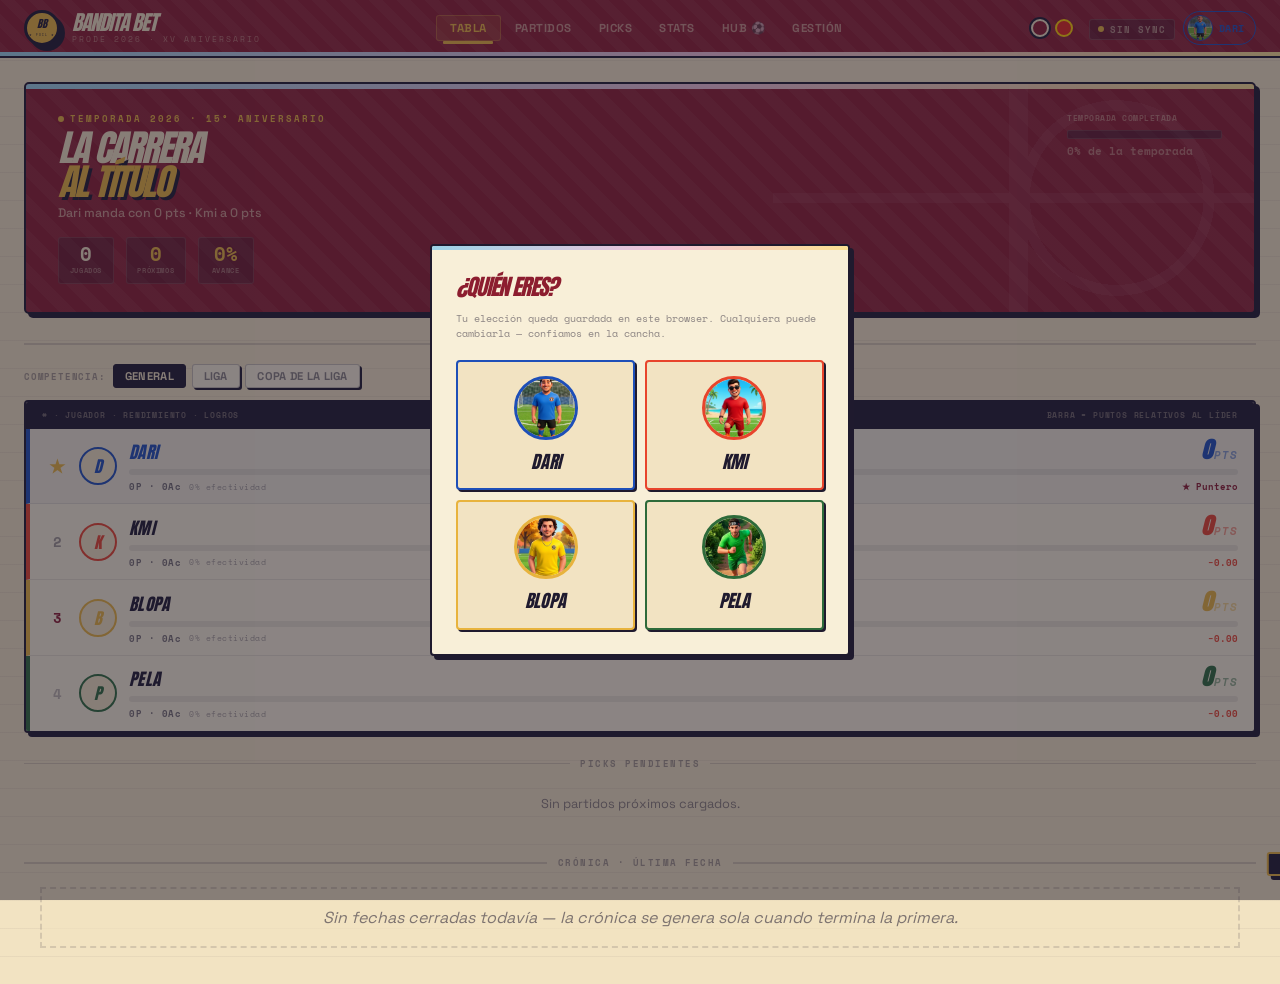
==== web/index.html @ 9a7f7e80 "qa37: limpiar texto de la previa IA + timeout 120s - previewCardHTML: corta notas/separadores que el" ====
<!DOCTYPE html>
<html lang="es-CL">
<head>
<meta charset="UTF-8">
<meta name="viewport" content="width=device-width, initial-scale=1.0">
<title>Bandita Bet · PRODE 2026</title>

<!-- BB brand fonts -->
<link rel="stylesheet" href="https://fonts.googleapis.com/css2?family=Anton&family=Bricolage+Grotesque:wght@500;700;800&family=Space+Grotesk:wght@400;500;600;700&family=Space+Mono:wght@400;700&family=Caveat:wght@500;700&display=swap">

<!-- BB stylesheets -->
<link rel="stylesheet" href="./css/tokens.css?v=20260603qa37">
<link rel="stylesheet" href="./css/themes.css?v=20260603qa37">
<link rel="stylesheet" href="./css/app.css?v=20260603qa37">
<link rel="stylesheet" href="./css/game-fx.css?v=20260603qa37">

<!-- Aplicar tema guardado antes del render para evitar flash -->
<script>
(function(){
  var valid = { papel: 1, wc26: 1 };
  var t = localStorage.getItem('bb-theme');
  if (!valid[t]) { t = 'papel'; localStorage.setItem('bb-theme', t); }
  document.documentElement.dataset.theme = t;
})();
</script>

<!-- Logo: SVG/CSS estático (qa29 — antes React+Babel, ~4.3MB; ya no) -->
<style>
  #logo-badge{width:36px;height:36px;background:#E8B33D;border:3px solid #1F1A2E;
    border-radius:50%;display:flex;flex-direction:column;align-items:center;
    justify-content:center;box-shadow:5px 5px 0 #1F1A2E;flex:0 0 auto}
  #logo-badge .lb-bb{font-family:Anton,sans-serif;font-style:italic;font-size:10.5px;
    line-height:1;color:#1F1A2E}
  #logo-badge .lb-foil{font-family:'Space Mono',monospace;font-size:3.3px;
    letter-spacing:1px;color:#1F1A2E;margin-top:2px}
</style>
</head>
<body data-api-url="">

<!-- ═══ HEADER ═══════════════════════════════════════ -->
<div class="hdr">
  <div class="logo-area">
    <div id="logo-badge"><span class="lb-bb">BB</span><span class="lb-foil">★ FOIL ★</span></div>
    <div class="logo-text">Bandita Bet<small>PRODE 2026 · XV ANIVERSARIO</small></div>
  </div>
  <nav class="nav">
    <button class="nb on" onclick="bbGoTo('home', this)">Tabla</button>
    <!-- "Fixtures" renombrado a "Partidos por jugar" — ver botón siguiente -->
    <button class="nb" onclick="bbGoTo('fixtures', this)">Partidos</button>
    <button class="nb" onclick="bbGoTo('picks', this)">Picks</button>
    <button class="nb" onclick="bbGoTo('stats', this)">Stats</button>
    <button class="nb" onclick="bbGoTo('hub', this)">Hub ⚽</button>
    <button class="nb" onclick="bbGoTo('admin', this)">Gestión</button>
  </nav>
  <div class="hdr-right">
    <div class="bb-theme-picker" id="theme-picker">
      <button class="bb-theme-dot" data-theme="papel" title="Panini · 90s"></button>
      <button class="bb-theme-dot" data-theme="wc26"  title="World Cup 2026"></button>
    </div>
    <div id="hdr-live"></div>
    <div id="hdr-sync"></div>
    <div id="hdr-auth"></div>
  </div>
</div>

<div class="main">

<!-- ═══ HOME ═════════════════════════════════════════ -->
<div id="s-home">
  <div class="hero fu">
    <div class="hero-pitch"></div>
    <div class="hero-inner">
      <div>
        <div class="hero-eyebrow"><span class="blink"></span>Temporada 2026 · 15° Aniversario</div>
        <div class="hero-title">La carrera<br><span class="hl">al título</span></div>
        <div class="hero-sub" id="banner-sub">Cargando…</div>
        <div class="hero-kpis" id="banner-kpis"></div>
      </div>
      <div class="prog-wrap">
        <div class="prog-lbl">Temporada completada</div>
        <div class="prog-bar"><div class="prog-fill" id="prog-fill" style="width:0%"></div></div>
        <div class="prog-pct" id="prog-pct">—</div>
      </div>
    </div>
  </div>

  <div class="sdiv"><div class="sdiv-line"></div><div class="sdiv-txt">Clasificación · polla 2026</div><div class="sdiv-line"></div></div>
  <div class="flt-row" id="home-scope-chips"></div>
  <div class="standings" id="standings">
    <div class="std-head">
      <span class="std-head-l"># · Jugador · Rendimiento · Logros</span>
      <span class="std-head-r">Barra = puntos relativos al líder</span>
    </div>
  </div>

  <div class="sdiv"><div class="sdiv-line"></div><div class="sdiv-txt">Picks pendientes</div><div class="sdiv-line"></div></div>
  <div id="pending-picks"></div>

  <div class="sdiv"><div class="sdiv-line"></div><div class="sdiv-txt">Crónica · Última fecha</div><div class="sdiv-line"></div></div>
  <div id="cronica-auto"></div>

</div>

<!-- ═══ FIXTURES ═════════════════════════════════════ -->
<div id="s-fixtures" class="hidden">
  <div class="flt-row">
    <span class="flt-lbl">Torneo:</span>
    <button class="ft on" data-sheet="liga">Liga de Primera</button>
    <button class="ft" data-sheet="experto">Partidos Experto</button>
  </div>
  <div id="fixtures-standings"></div>
  <div class="flt-row" id="fec-filters"></div>
  <div id="fixtures-list"></div>
</div>

<!-- ═══ PICKS ═════════════════════════════════════════ -->
<div id="s-picks" class="hidden">
  <div class="flt-row" id="picker-btns"></div>
  <div class="flt-row">
    <span class="flt-lbl">Torneo:</span>
    <button class="ft on" data-pick-sheet="liga">Liga</button>
    <button class="ft" data-pick-sheet="experto">Experto</button>
  </div>
  <div class="pick-profile" id="pick-profile"></div>
  <div id="picks-body"></div>
  <div id="picks-float"></div>
</div>

<!-- ═══ STATS ═════════════════════════════════════════ -->
<div id="s-stats" class="hidden">

  <div class="sdiv"><div class="sdiv-line"></div><div class="sdiv-txt">Pick de la temporada</div><div class="sdiv-line"></div></div>
  <div id="stat-hero"></div>

  <div class="sdiv"><div class="sdiv-line"></div><div class="sdiv-txt">Premios raros</div><div class="sdiv-line"></div></div>
  <div id="stat-awards"></div>

  <div class="sdiv"><div class="sdiv-line"></div><div class="sdiv-txt">Evolución de la polla</div><div class="sdiv-line"></div></div>
  <div id="stat-evolution"></div>

  <div class="sdiv"><div class="sdiv-line"></div><div class="sdiv-txt">Calendario · ganador por fecha</div><div class="sdiv-line"></div></div>
  <div id="stat-heatmap"></div>

  <div class="sdiv"><div class="sdiv-line"></div><div class="sdiv-txt">H2H · la rivalidad</div><div class="sdiv-line"></div></div>
  <div id="stat-h2h"></div>

  <div class="sdiv"><div class="sdiv-line"></div><div class="sdiv-txt">Gemelos &amp; rivales</div><div class="sdiv-line"></div></div>
  <div id="stat-pairs"></div>

  <div class="sdiv"><div class="sdiv-line"></div><div class="sdiv-txt">Tendencias de apuesta</div><div class="sdiv-line"></div></div>
  <div id="stat-tendencias"></div>

  <div class="sdiv"><div class="sdiv-line"></div><div class="sdiv-txt">Marcadores favoritos</div><div class="sdiv-line"></div></div>
  <div id="stat-marcadores"></div>

  <div class="sdiv"><div class="sdiv-line"></div><div class="sdiv-txt">Liga vs Experto</div><div class="sdiv-line"></div></div>
  <div id="stat-split"></div>

  <div class="sdiv"><div class="sdiv-line"></div><div class="sdiv-txt">WO por jugador</div><div class="sdiv-line"></div></div>
  <div class="wo-section">
    <div class="wo-grid" id="wo-grid"></div>
  </div>
</div>

<!-- ═══ ADMIN ═════════════════════════════════════════ -->
<div id="s-admin" class="hidden">
  <div class="agrid">
    <div class="acard">
      <div class="atitle">Cargar resultado</div>
      <div class="fg"><label class="fl2">Torneo</label>
        <select class="fi" id="a-sheet">
          <option value="liga">Liga de Primera</option>
          <option value="experto">Partidos Experto</option>
        </select>
      </div>
      <div class="fg"><label class="fl2">Jornada</label>
        <select class="fi" id="a-round"><option value="">— elegí jornada —</option></select>
      </div>
      <div class="fg"><label class="fl2">Partido</label>
        <div class="match-picker" id="a-match-list"><div class="mp-empty">Elegí una jornada arriba</div></div>
        <input type="hidden" id="a-match">
      </div>
      <div class="fg"><label class="fl2">Marcador final</label>
        <div class="frow2">
          <input type="number" class="fi" id="a-hs" placeholder="Local" min="0">
          <div class="vsep2">—</div>
          <input type="number" class="fi" id="a-as" placeholder="Visita" min="0">
        </div>
      </div>
      <div class="fg"><label class="fl2">Factor resultado (opcional)</label>
        <input type="number" class="fi" id="a-factor" placeholder="auto según resultado" step="0.01">
      </div>
      <button class="btn-a" id="btn-save-result">★ Confirmar resultado</button>
    </div>
    <div class="acard">
      <div class="atitle">Agregar fixture</div>
      <div class="fg"><label class="fl2">Torneo</label>
        <select class="fi" id="n-sheet">
          <option value="liga">Liga</option>
          <option value="experto">Experto</option>
        </select>
      </div>
      <div class="fg"><label class="fl2">Jornada / Torneo</label>
        <input type="text" class="fi" id="n-fecha" placeholder="ej: Fecha 12 / Champions">
      </div>
      <div class="fg"><label class="fl2">Fixture</label>
        <div class="frow2">
          <input type="text" class="fi" id="n-home" placeholder="Local">
          <div class="vsep2">vs</div>
          <input type="text" class="fi" id="n-away" placeholder="Visita">
        </div>
      </div>
      <div class="fg"><label class="fl2">Fecha</label><input type="date" class="fi" id="n-date"></div>
      <div class="fg f3">
        <div><label class="fl2">Fac L</label><input type="number" class="fi" id="n-fl" placeholder="2.5" step="0.01"></div>
        <div><label class="fl2">Fac E</label><input type="number" class="fi" id="n-fe" placeholder="3.0" step="0.01"></div>
        <div><label class="fl2">Fac V</label><input type="number" class="fi" id="n-fv" placeholder="2.8" step="0.01"></div>
      </div>
      <button class="btn-a" id="btn-add-match">+ Agregar fixture</button>
    </div>

    <div class="acard">
      <div class="atitle">Editar cuotas (Fac L / E / V)</div>
      <div class="fg"><label class="fl2">Torneo</label>
        <select class="fi" id="f-sheet">
          <option value="liga">Liga de Primera</option>
          <option value="experto">Partidos Experto</option>
        </select>
      </div>
      <div class="fg"><label class="fl2">Jornada</label>
        <select class="fi" id="f-round"><option value="">— elegí jornada —</option></select>
      </div>
      <div class="fg">
        <label class="fl2">
          Partido
          <span class="fl2-toggle">
            <input type="checkbox" id="f-only-empty" checked>
            <label for="f-only-empty">solo sin cuotas</label>
          </span>
        </label>
        <div class="match-picker" id="f-match-list"><div class="mp-empty">Elegí una jornada arriba</div></div>
        <input type="hidden" id="f-match">
      </div>
      <div class="fg f3">
        <div><label class="fl2">Fac L</label><input type="number" class="fi" id="f-fl" placeholder="2.5" step="0.01"></div>
        <div><label class="fl2">Fac E</label><input type="number" class="fi" id="f-fe" placeholder="3.0" step="0.01"></div>
        <div><label class="fl2">Fac V</label><input type="number" class="fi" id="f-fv" placeholder="2.8" step="0.01"></div>
      </div>
      <button class="btn-a" id="btn-update-factors">★ Actualizar cuotas</button>
    </div>

    <div class="acard" style="grid-column:1/-1">
      <div class="atitle">🎯 Importar cuotas (propuesta · Fac L/E/V)</div>
      <div class="sync-help">
        Trae cuotas pre-partido desde la API y muestra una propuesta por partido.
        Click "Aplicar" para escribir esas cuotas al fixture (usa el endpoint
        <code>updateFactors</code>). Se previsualiza primero, nada se aplica solo.
      </div>
      <div class="fg f3">
        <div><label class="fl2">Desde (días atrás)</label>
          <select class="fi" id="o-from">
            <option value="0" selected>hoy</option>
            <option value="3">3</option>
            <option value="7">7</option>
          </select>
        </div>
        <div><label class="fl2">Hasta (días adelante)</label>
          <select class="fi" id="o-to">
            <option value="7">7 días</option>
            <option value="14" selected>14 días</option>
            <option value="30">30 días</option>
          </select>
        </div>
        <div style="display:flex;align-items:flex-end">
          <button class="btn-a" id="btn-fetch-odds">🎯 Traer propuestas</button>
        </div>
      </div>
      <div id="o-proposals"></div>
    </div>

    <div class="acard" style="grid-column:1/-1">
      <div class="atitle">↻ Importar resultados (sandbox · sin tocar Liga real)</div>
      <div class="sync-help">
        <strong>Modo prueba:</strong> consulta la API de fútbol y escribe los resultados a una hoja aparte
        (<code>_API_test</code>) en el Sheet. <strong>NO modifica Liga de Primera.</strong> Sirve para verificar
        el matching de equipos antes de promover a producción.
      </div>
      <div class="fg f3">
        <div><label class="fl2">Desde (días atrás)</label>
          <select class="fi" id="i-from">
            <option value="3">3</option>
            <option value="7" selected>7</option>
            <option value="14">14</option>
            <option value="30">30</option>
          </select>
        </div>
        <div><label class="fl2">Hasta</label>
          <select class="fi" id="i-to">
            <option value="0" selected>hoy</option>
            <option value="1">mañana</option>
          </select>
        </div>
        <div style="display:flex;align-items:flex-end;gap:.4rem">
          <button class="btn-a" id="btn-fetch-results">↻ Importar</button>
          <button class="btn-a" id="btn-clear-sandbox" style="background:var(--bb-tomate)">🗑 Limpiar</button>
        </div>
      </div>
      <div class="sync-help" id="i-result" style="display:none"></div>
    </div>

    <div class="acard" style="grid-column:1/-1">
      <div class="atitle">↳ Backend en Google Apps Script</div>
      <div class="sync-help" id="sync-help-info">Cargando…</div>
      <div class="sync-help">
        <strong>Cómo funciona ahora:</strong>
        El Sheet ES la base de datos. Apps Script (publicado como Web App) es el backend.
        Cuando guardás un pick acá, el Apps Script escribe directamente en el Sheet — el cambio
        es visible en el Excel en segundos. Cuando alguien edita el Sheet directamente, esta
        webapp lo refleja en el próximo refresh. Setup: ver <code>apps-script/README.md</code>.
      </div>
    </div>
  </div>
</div>

<!-- ═══ HUB DE FÚTBOL (piloto) ═══════════════════════ -->
<div id="s-hub" class="hidden">
  <div class="hub-head">
    <h2 class="hub-title">Hub de Fútbol <span class="hub-pill-pilot">PILOTO</span></h2>
    <p class="hub-sub">Datos oficiales en vivo · Liga Chile, Libertadores y Sudamericana. Función en pruebas — puede tener ajustes.</p>
  </div>

  <div class="flt-row" id="hub-views">
    <button class="ft on" data-view="datos">Datos</button>
    <button class="ft" data-view="ia">Pregúntale IA 🤖</button>
  </div>

  <div id="hub-datos">
    <div class="hub-toolbar">
      <div class="hub-comps" id="hub-comps">
        <button class="hub-comp on" data-comp="liga">Liga Chile</button>
        <button class="hub-comp" data-comp="liberta">Libertadores</button>
        <button class="hub-comp" data-comp="sudamer">Sudamericana</button>
      </div>
      <button class="hub-refresh" id="hub-refresh" title="Actualizar datos">↻</button>
    </div>
    <div id="hub-content"><div class="hub-loading">Cargando tabla…</div></div>
  </div>

  <div id="hub-ia" class="hidden"></div>
</div>

</div><!-- /main -->

<div class="toast" id="toast"></div>

<!-- Theme picker logic -->
<script>
(function () {
  var THEMES = ['papel','wc26'];
  var saved  = localStorage.getItem('bb-theme');
  if (THEMES.indexOf(saved) === -1) saved = 'papel';

  function applyTheme(key) {
    document.documentElement.dataset.theme = key;
    localStorage.setItem('bb-theme', key);
    document.querySelectorAll('.bb-theme-dot').forEach(function (btn) {
      btn.classList.toggle('active', btn.dataset.theme === key);
    });
  }

  document.getElementById('theme-picker').addEventListener('click', function (e) {
    var btn = e.target.closest('.bb-theme-dot');
    if (!btn) return;
    applyTheme(btn.dataset.theme);
  });

  applyTheme(saved);
})();
</script>

<!-- App (ES modules) -->
<script type="module" src="./js/app.js?v=20260603qa37"></script>

</body>
</html>
---- web/css/tokens.css ----
/* ════════════════════════════════════════════════════════════════════
   BanditaBet · Design tokens
   Variables de marca + escala tipográfica + sombras + animation timings.
   Importado primero por index.html.
════════════════════════════════════════════════════════════════════ */
:root {
  /* ── Paleta marca ─────────────────────────────────────── */
  --bb-cream:   #F2E3C2;
  --bb-paper:   #F8EFD8;
  --bb-ink:     #1F1A2E;
  --bb-maroon:  #8C1D2F;
  --bb-gold:    #E8B33D;
  --bb-cobalt:  #1E4FB8;
  --bb-tomate:  #E8442C;
  --bb-pasto:   #2E6B3A;
  --bb-rosa:    #E96A8D;

  /* Holográfica para barras / acentos */
  --bb-holo-1:  #9CD3E8;
  --bb-holo-2:  #F2C2D8;
  --bb-holo-3:  #FBE38B;
  --bb-holo: linear-gradient(110deg,
    var(--bb-holo-1) 0%,
    var(--bb-holo-2) 28%,
    var(--bb-holo-3) 52%,
    var(--bb-holo-1) 76%,
    var(--bb-holo-2) 100%);

  /* ── Colores por jugador (override en JS si cambia desde DB) ── */
  --bb-p-dari:  var(--bb-cobalt);
  --bb-p-kmi:   var(--bb-tomate);
  --bb-p-blopa: var(--bb-gold);
  --bb-p-pela:  var(--bb-pasto);

  /* ── Tipografía ──────────────────────────────────────── */
  --bb-display: 'Anton', sans-serif;
  --bb-modern:  'Bricolage Grotesque', sans-serif;
  --bb-ui:      'Space Grotesk', system-ui, sans-serif;
  --bb-mono:    'Space Mono', ui-monospace, monospace;
  --bb-script:  'Caveat', cursive;

  /* ── Hard-shadow system (parte clave del look BB) ────── */
  --bb-shadow:    4px 4px 0 var(--bb-ink);
  --bb-shadow-sm: 3px 3px 0 var(--bb-ink);
  --bb-shadow-xs: 2px 2px 0 var(--bb-ink);
  --bb-border:    2px solid var(--bb-ink);
  --bb-border-sm: 1.5px solid var(--bb-ink);

  /* ── Estados de juego ─────────────────────────────────── */
  --bb-state-pleno:   var(--bb-pasto);   /* +3x factor */
  --bb-state-acierto: var(--bb-maroon);  /* +1x factor */
  --bb-state-miss:    rgba(31, 26, 46, 0.28);
  --bb-state-wo:      var(--bb-tomate);
  --bb-state-live:    #E8442C;            /* pulso rojo cuando hay partido en curso */

  /* ── Animation timings ────────────────────────────────── */
  --bb-ease-out:  cubic-bezier(.16, 1, .3, 1);
  --bb-ease-pop:  cubic-bezier(.34, 1.56, .64, 1);
  --bb-fast:      .15s;
  --bb-medium:    .3s;
  --bb-slow:      .6s;
  --bb-pulse:     1.4s;
  --bb-confetti:  1.4s;

  /* ── Z-index scale ────────────────────────────────────── */
  --bb-z-header:   100;
  --bb-z-overlay:  500;
  --bb-z-toast:    900;
  --bb-z-confetti: 950;
  --bb-z-modal:    1000;

  /* ── Layout ───────────────────────────────────────────── */
  --bb-max-w:     1280px;
  --bb-radius:    4px;
  --bb-radius-sm: 3px;
  --bb-radius-lg: 6px;
}

/* Modo data-saver (usuario con prefers-reduced-motion): bajamos confetti */
@media (prefers-reduced-motion: reduce) {
  :root {
    --bb-fast: 0.01s;
    --bb-medium: 0.01s;
    --bb-slow: 0.01s;
    --bb-pulse: 0.01s;
    --bb-confetti: 0.01s;
  }
}
---- web/css/themes.css ----
/* ════════════════════════════════════════════════════════════════════
   BanditaBet · Temas de color (2 paletas)
   Cada tema redefine los tokens de tokens.css para que app.css
   los tome automáticamente sin ningún cambio adicional.

   Activar: document.documentElement.dataset.theme = '<key>'
   Claves:  papel (Panini) · wc26 (World Cup)
   ════════════════════════════════════════════════════════════════════ */

/* ── V1 · PAPEL — default (Panini 90s) ─────────────────────────────
   Ya definido en tokens.css como :root. Declaramos igualmente para
   que el selector data-theme funcione explícitamente.            */
[data-theme="papel"] {
  --bb-cream:   #F2E3C2;
  --bb-paper:   #F8EFD8;
  --bb-ink:     #1F1A2E;
  --bb-maroon:  #8C1D2F;
  --bb-gold:    #E8B33D;
  --bb-tomate:  #E8442C;
  --bb-pasto:   #2E6B3A;
  --bb-cobalt:  #1E4FB8;
  --bb-holo-1:  #9CD3E8;
  --bb-holo-2:  #F2C2D8;
  --bb-holo-3:  #FBE38B;
  --bb-shadow:    4px 4px 0 #1F1A2E;
  --bb-shadow-sm: 3px 3px 0 #1F1A2E;
  --bb-shadow-xs: 2px 2px 0 #1F1A2E;
  --bb-border:    2px solid #1F1A2E;
  --bb-border-sm: 1.5px solid #1F1A2E;
}

/* ── V3 · WC26 — World Cup 2026 multicromático ─────────────────── */
[data-theme="wc26"] {
  --bb-cream:   #FFFFFF;
  --bb-paper:   #F4F4F6;
  --bb-ink:     #0A0A0A;
  --bb-maroon:  #E1261C;
  --bb-gold:    #FFD100;
  --bb-tomate:  #E1261C;
  --bb-pasto:   #009639;
  --bb-cobalt:  #0033A0;
  --bb-holo-1:  #0033A0;
  --bb-holo-2:  #E1261C;
  --bb-holo-3:  #FFD100;
  --bb-shadow:    4px 4px 0 #0A0A0A;
  --bb-shadow-sm: 3px 3px 0 #0A0A0A;
  --bb-shadow-xs: 2px 2px 0 #0A0A0A;
  --bb-border:    2px solid #0A0A0A;
  --bb-border-sm: 1.5px solid #0A0A0A;
}

/* ════════════════════════════════════════════════════════════════════
   Theme Picker — 2 dots en el header (Panini · World Cup)
   ════════════════════════════════════════════════════════════════════ */
.bb-theme-picker {
  display: flex;
  align-items: center;
  gap: 6px;
}

.bb-theme-dot {
  width: 18px;
  height: 18px;
  border-radius: 50%;
  border: 2px solid transparent;
  cursor: pointer;
  transition: transform .15s, box-shadow .15s;
  flex-shrink: 0;
}
.bb-theme-dot:hover  { transform: scale(1.2); }
.bb-theme-dot.active { box-shadow: 0 0 0 2px var(--bb-ink); }

/* Colores representativos de cada paleta */
.bb-theme-dot[data-theme="papel"]    { background: #8C1D2F; border-color: #F2E3C2; }
.bb-theme-dot[data-theme="wc26"]     { background: #E1261C; border-color: #FFD100; }
---- web/css/app.css ----
/* ════════════════════════════════════════════════════════════════════
   BanditaBet · App styles
   Estilos generales de layout, header, secciones, cards, formularios.
   Importa después de tokens.css y antes de game-fx.css.
════════════════════════════════════════════════════════════════════ */

* { box-sizing: border-box; margin: 0; padding: 0; }
html { scroll-behavior: smooth; }
body {
  background: var(--bb-cream);
  background-image: repeating-linear-gradient(0deg, transparent 0 27px, rgba(31,26,46,.05) 27px 28px);
  color: var(--bb-ink);
  font-family: var(--bb-ui);
  min-height: 100vh; overflow-x: hidden;
}

/* ═══ HEADER ═══════════════════════════════════════════ */
.hdr {
  background: var(--bb-maroon);
  border-bottom: var(--bb-border);
  padding: 0 1.5rem;
  display: flex; align-items: center; justify-content: space-between;
  height: 58px; position: sticky; top: 0; z-index: var(--bb-z-header);
  background-image: repeating-linear-gradient(45deg, rgba(255,255,255,.04) 0 10px, transparent 10px 20px);
  gap: .75rem;
}
.hdr::after {
  content: ''; position: absolute; bottom: 0; left: 0; right: 0; height: 4px;
  background: var(--bb-holo); background-size: 200% 100%;
}
.logo-area { display: flex; align-items: center; gap: .75rem; min-width: 0; }
#logo-badge { display: flex; align-items: center; flex-shrink: 0; }
.logo-text {
  font-family: var(--bb-display); font-style: italic;
  font-size: 1.3rem; letter-spacing: -1px; text-transform: uppercase;
  color: var(--bb-cream); line-height: 1;
}
.logo-text small {
  display: block; font-family: var(--bb-mono); font-style: normal;
  font-size: .5rem; letter-spacing: 2px; color: rgba(242,227,194,.45); margin-top: 1px;
}
.nav { display: flex; gap: 1px; flex-wrap: wrap; }
.nb {
  background: none; border: none; color: rgba(242,227,194,.55);
  font-family: var(--bb-ui); font-size: .72rem; font-weight: 700;
  padding: 5px 13px; border-radius: 3px; cursor: pointer;
  transition: all var(--bb-fast); letter-spacing: .5px;
  text-transform: uppercase; position: relative;
}
.nb:hover { color: var(--bb-cream); background: rgba(255,255,255,.08); }
.nb.on {
  color: var(--bb-gold);
  background: rgba(232,179,61,.12);
  border: 1px solid rgba(232,179,61,.3);
}
.nb.on::after {
  content: ''; position: absolute; bottom: -4px; left: 10%; right: 10%;
  height: 3px; background: var(--bb-gold); border-radius: 1px;
}
.hdr-right { display: flex; gap: .5rem; align-items: center; flex-shrink: 0; }
.hdr-tag {
  font-family: var(--bb-mono); font-size: .55rem; font-weight: 700;
  letter-spacing: 1px; text-transform: uppercase;
  background: var(--bb-gold); color: var(--bb-ink);
  padding: 4px 9px; border: var(--bb-border);
  box-shadow: var(--bb-shadow-xs); transform: rotate(1deg);
}

/* ═══ LAYOUT ═══════════════════════════════════════════ */
.main { max-width: var(--bb-max-w); margin: 0 auto; padding: 1.5rem; position: relative; }
.hidden { display: none !important; }

/* ═══ SECTION DIVIDER ══════════════════════════════════ */
.sdiv { display: flex; align-items: center; gap: .65rem; margin: 1.5rem 0 .85rem; }
.sdiv-txt {
  font-family: var(--bb-mono); font-size: .54rem; font-weight: 700;
  letter-spacing: 1.5px; text-transform: uppercase;
  color: rgba(31,26,46,.38); white-space: nowrap;
}
.sdiv-line { flex: 1; height: 1.5px; background: rgba(31,26,46,.15); }

/* ═══ HERO BANNER ══════════════════════════════════════ */
.hero {
  position: relative; overflow: hidden; border-radius: 5px;
  background: var(--bb-maroon); border: var(--bb-border);
  box-shadow: var(--bb-shadow);
  padding: 1.75rem 2rem; margin-bottom: 1.5rem;
  background-image: repeating-linear-gradient(45deg, rgba(255,255,255,.04) 0 12px, transparent 12px 24px);
}
.hero::before {
  content: ''; position: absolute; top: 0; left: 0; right: 0; height: 5px;
  background: var(--bb-holo); background-size: 200%;
}
.hero-pitch {
  position: absolute; right: -10px; top: 0; bottom: 0; width: 40%; opacity: .055;
  background:
    linear-gradient(180deg, transparent 48%, rgba(255,255,255,1) 48%, rgba(255,255,255,1) 52%, transparent 52%),
    linear-gradient(90deg,  transparent 48%, rgba(255,255,255,1) 48%, rgba(255,255,255,1) 52%, transparent 52%),
    radial-gradient(circle at 70% 50%, transparent 24%, rgba(255,255,255,1) 24%, rgba(255,255,255,1) 27%, transparent 27%);
}
.hero-inner {
  position: relative; z-index: 1;
  display: flex; align-items: flex-start; justify-content: space-between;
  gap: 2rem; flex-wrap: wrap;
}
.hero-eyebrow {
  font-family: var(--bb-mono); font-size: .55rem; font-weight: 700;
  letter-spacing: 2px; text-transform: uppercase; color: var(--bb-gold);
  margin-bottom: .4rem; display: flex; align-items: center; gap: .4rem;
}
.blink {
  width: 6px; height: 6px; border-radius: 50%; background: var(--bb-gold);
  animation: bl 1.4s ease infinite; flex-shrink: 0;
}
@keyframes bl { 0%,100% { opacity: 1; } 50% { opacity: .15; } }
.hero-title {
  font-family: var(--bb-display); font-style: italic;
  font-size: 2.3rem; letter-spacing: -2px; text-transform: uppercase;
  line-height: .92; color: var(--bb-cream); margin-bottom: .35rem;
}
.hero-title .hl { color: var(--bb-gold); text-shadow: 3px 3px 0 var(--bb-ink); }
.hero-sub { font-size: .78rem; color: rgba(242,227,194,.6); font-weight: 500; }
.hero-kpis { display: flex; gap: .75rem; margin-top: 1rem; flex-wrap: wrap; }
.kpi {
  text-align: center; padding: .4rem .65rem;
  background: rgba(31,26,46,.28);
  border: 1px solid rgba(242,227,194,.12); border-radius: 3px; min-width: 56px;
}
.kpi-n { font-family: var(--bb-mono); font-size: 1.2rem; font-weight: 700; color: var(--bb-cream); line-height: 1; }
.kpi-l { font-family: var(--bb-mono); font-size: .46rem; font-weight: 700;
         text-transform: uppercase; letter-spacing: .6px; color: rgba(242,227,194,.38); margin-top: 2px; }
.prog-wrap { min-width: 155px; }
.prog-lbl { font-family: var(--bb-mono); font-size: .52rem; font-weight: 700;
            letter-spacing: .5px; text-transform: uppercase; color: rgba(242,227,194,.42); margin-bottom: .35rem; }
.prog-bar { height: 9px; background: rgba(31,26,46,.4);
            border: 1px solid rgba(242,227,194,.12); border-radius: 2px; overflow: hidden; }
.prog-fill { height: 100%; background: var(--bb-holo); background-size: 200%;
             border-radius: 1px; transition: width 1.5s var(--bb-ease-out); }
.prog-pct { font-family: var(--bb-mono); font-size: .68rem; font-weight: 700;
            color: rgba(242,227,194,.42); margin-top: .3rem; }

/* ═══ STANDINGS TABLE ══════════════════════════════════ */
.standings {
  background: var(--bb-paper); border: var(--bb-border); border-radius: 4px;
  overflow: hidden; margin-bottom: 1.5rem; box-shadow: var(--bb-shadow);
}
.std-head {
  display: flex; align-items: center; justify-content: space-between;
  padding: .45rem 1rem; background: var(--bb-ink);
}
.std-head-l, .std-head-r {
  font-family: var(--bb-mono); font-size: .5rem; font-weight: 700;
  letter-spacing: .8px; text-transform: uppercase; color: color-mix(in srgb, var(--bb-cream) 38%, transparent);
}
.std-row {
  display: flex; align-items: center; padding: .65rem 1rem;
  border-bottom: 1px solid rgba(31,26,46,.09);
  transition: background var(--bb-fast); border-left: 4px solid transparent;
}
.std-row:last-child { border-bottom: none; }
.std-row:hover { background: rgba(31,26,46,.025); }
.std-pos {
  font-family: var(--bb-mono); font-size: .9rem; font-weight: 700;
  width: 22px; flex-shrink: 0; text-align: center; margin-right: .7rem;
  color: color-mix(in srgb, var(--bb-ink) 28%, transparent);
}
.std-pos.p1 { color: var(--bb-gold); font-size: 1.1rem; }
.std-pos.p2 { color: color-mix(in srgb, var(--bb-ink) 42%, transparent); }
.std-pos.p3 { color: var(--bb-maroon); }
.std-ava {
  width: 38px; height: 38px; border-radius: 50%; object-fit: cover;
  flex-shrink: 0; margin-right: .75rem;
  border: 2px solid var(--bb-ink); background: var(--bb-cream);
}
.std-info { flex: 1; min-width: 0; }
.std-top {
  display: flex; align-items: baseline; justify-content: space-between;
  margin-bottom: 4px;
}
.std-name {
  font-family: var(--bb-display); font-style: italic;
  font-size: 1.05rem; letter-spacing: .2px; text-transform: uppercase;
}
.std-pts {
  font-family: var(--bb-display); font-style: italic;
  font-size: 1.4rem; font-weight: 700; line-height: 1; flex-shrink: 0;
}
.std-pts small {
  font-size: .5em; font-family: var(--bb-mono);
  letter-spacing: 1px; opacity: .5; margin-left: 2px;
}
.std-bar-wrap {
  position: relative; height: 6px; border-radius: 99px;
  background: rgba(31,26,46,.08); overflow: hidden; margin-bottom: 5px;
}
.std-bar-fill {
  position: absolute; left: 0; top: 0; bottom: 0;
  border-radius: 99px; opacity: .35;
  transition: width .8s cubic-bezier(.2,.8,.4,1);
}
.std-bar-pleno {
  position: absolute; left: 0; top: 0; bottom: 0;
  border-radius: 99px;
  transition: width .8s cubic-bezier(.2,.8,.4,1);
}
.std-meta {
  display: flex; align-items: center; gap: 8px; flex-wrap: wrap;
}
.std-meta-stat {
  font-family: var(--bb-mono); font-size: .56rem; font-weight: 700;
  letter-spacing: .5px; opacity: .6;
}
.std-meta-pct {
  font-family: var(--bb-mono); font-size: .52rem;
  letter-spacing: .5px; opacity: .4;
}
.std-meta-gap {
  font-family: var(--bb-mono); font-size: .56rem; font-weight: 700;
  color: var(--bb-tomate); margin-left: auto;
}
.std-meta-lead {
  font-family: var(--bb-mono); font-size: .56rem; font-weight: 700;
  color: var(--bb-maroon); margin-left: auto;
}
.std-badges {
  display: flex; gap: 4px; margin-top: 4px;
}

/* ═══ TITLE RACE ═══════════════════════════════════════ */
.title-race {
  background: var(--bb-paper); border: var(--bb-border); border-radius: 4px;
  padding: 1rem 1.2rem; margin-bottom: 1.5rem; box-shadow: var(--bb-shadow-xs);
}
.tr-lbl { font-family: var(--bb-mono); font-size: .52rem; font-weight: 700;
          letter-spacing: 1.5px; text-transform: uppercase;
          color: rgba(31,26,46,.32); margin-bottom: .7rem; }
.tr-track {
  position: relative; height: 30px;
  background: var(--bb-cream); border: var(--bb-border-sm); border-radius: 3px;
  overflow: hidden; margin-bottom: .4rem;
}
.tr-seg {
  position: absolute; top: 0; bottom: 0;
  display: flex; align-items: center; gap: 4px; padding: 0 8px;
  font-family: var(--bb-ui); font-size: .6rem; font-weight: 700;
  white-space: nowrap; overflow: hidden;
  border-right: 1.5px solid var(--bb-ink);
  transition: all 1.2s var(--bb-ease-out);
}
.tr-seg img { width: 16px; height: 16px; border-radius: 50%; object-fit: cover; flex-shrink: 0; border: 1.5px solid var(--bb-ink); }
.tr-gaps { display: flex; justify-content: flex-end; gap: 1.25rem; }
.tr-gap-it { font-family: var(--bb-mono); font-size: .56rem; color: rgba(31,26,46,.42); font-weight: 700; }
.tr-gap-it strong { color: var(--bb-tomate); }

/* ═══ NARRATIVE FEED ═══════════════════════════════════ */
.narr { display: flex; flex-direction: column; gap: .35rem; margin-bottom: 1.5rem; }
.ni {
  display: flex; align-items: flex-start; gap: .65rem;
  background: var(--bb-paper); border: var(--bb-border-sm); border-radius: 4px;
  border-color: rgba(31,26,46,.18);
  padding: .6rem .85rem; font-size: .74rem;
  color: rgba(31,26,46,.58); line-height: 1.45;
  box-shadow: var(--bb-shadow-xs);
}
.ni.hot  { border-color: rgba(140,29,47,.32);  background: rgba(140,29,47,.03); }
.ni.cool { border-color: rgba(30,79,184,.2); }
.ni.gold { border-color: rgba(232,179,61,.38); background: rgba(232,179,61,.05); }
.ni-ico  { font-size: .9rem; flex-shrink: 0; margin-top: .05rem; }
.ni strong { color: var(--bb-ink); }

/* ═══ FILTERS ══════════════════════════════════════════ */
.flt-row { display: flex; gap: .35rem; margin-bottom: .75rem; flex-wrap: wrap; align-items: center; }
.flt-lbl { font-family: var(--bb-mono); font-size: .55rem; font-weight: 700;
           letter-spacing: .8px; text-transform: uppercase;
           color: rgba(31,26,46,.38); margin-right: .1rem; }
.ft {
  background: var(--bb-paper); border: var(--bb-border-sm); border-color: rgba(31,26,46,.24);
  color: rgba(31,26,46,.52);
  font-family: var(--bb-ui); font-size: .7rem; font-weight: 700;
  padding: 4px 11px; border-radius: 3px; cursor: pointer; transition: all var(--bb-fast);
  white-space: nowrap; text-transform: uppercase; letter-spacing: .3px;
  box-shadow: var(--bb-shadow-xs);
}
.ft:hover { border-color: var(--bb-ink); color: var(--bb-ink); background: var(--bb-cream); }
.ft.on { background: var(--bb-ink); border-color: var(--bb-ink); color: var(--bb-cream); box-shadow: none; }

/* ═══ MINI-TABLA por competencia en Partidos (qa32) ════ */
.stdm-card {
  background: var(--bb-paper); border: var(--bb-border-sm); border-color: rgba(31,26,46,.18);
  border-radius: 4px; box-shadow: var(--bb-shadow-xs);
  margin-bottom: 1rem; overflow: hidden;
}
.stdm-head {
  font-family: var(--bb-mono); font-size: .55rem; font-weight: 700;
  letter-spacing: .8px; text-transform: uppercase; color: rgba(31,26,46,.45);
  padding: 7px 12px; border-bottom: 1px solid rgba(31,26,46,.1);
}
.stdm-rows { display: flex; flex-wrap: wrap; }
.stdm-row {
  display: flex; align-items: center; gap: .45rem;
  flex: 1 1 50%; min-width: 160px; box-sizing: border-box;
  padding: 7px 12px; border-bottom: 1px solid rgba(31,26,46,.06);
}
.stdm-pos {
  font-family: var(--bb-display); font-style: italic; font-size: .8rem;
  width: 16px; text-align: center; color: rgba(31,26,46,.55);
}
.stdm-ava {
  width: 22px; height: 22px; border-radius: 50%; border: 2px solid;
  display: flex; align-items: center; justify-content: center; flex: 0 0 auto;
  font-family: var(--bb-display); font-style: italic; font-size: .7rem;
}
.stdm-name { font-family: var(--bb-ui); font-weight: 700; font-size: .78rem; flex: 1 1 auto; }
.stdm-pts { font-family: var(--bb-display); font-style: italic; font-size: 1rem; }
.stdm-pts small { font-size: .5rem; margin-left: 1px; opacity: .7; }

/* ═══ Agente IA del Hub (qa33) ═════════════════════════ */
.ask-card {
  background: var(--bb-paper); border: var(--bb-border-sm); border-color: rgba(31,26,46,.18);
  border-radius: 6px; box-shadow: var(--bb-shadow-xs); padding: 1rem;
}
.ask-intro { font-family: var(--bb-ui); font-size: .82rem; color: rgba(31,26,46,.6); margin-bottom: .6rem; }
.ask-input {
  width: 100%; box-sizing: border-box; resize: vertical;
  border: var(--bb-border-sm); border-color: rgba(31,26,46,.25); border-radius: 4px;
  background: var(--bb-cream); color: var(--bb-ink);
  font-family: var(--bb-ui); font-size: .9rem; padding: .55rem .7rem;
}
.ask-input:focus { outline: none; border-color: var(--bb-ink); }
.ask-row { display: flex; gap: .6rem; align-items: flex-start; margin-top: .6rem; flex-wrap: wrap; }
.ask-chips { display: flex; flex-wrap: wrap; gap: .35rem; flex: 1 1 auto; }
.ask-chip {
  background: var(--bb-cream); border: 1.5px solid rgba(31,26,46,.18); border-radius: 999px;
  color: rgba(31,26,46,.6); font-family: var(--bb-ui); font-size: .68rem; font-weight: 600;
  padding: 3px 10px; cursor: pointer; transition: all var(--bb-fast);
}
.ask-chip:hover { border-color: var(--bb-ink); color: var(--bb-ink); }
.ask-send {
  background: var(--bb-ink); color: var(--bb-cream); border: none; border-radius: 4px;
  font-family: var(--bb-ui); font-weight: 700; font-size: .8rem; text-transform: uppercase;
  letter-spacing: .4px; padding: 8px 16px; cursor: pointer; flex: 0 0 auto;
  box-shadow: var(--bb-shadow-xs);
}
.ask-send:disabled { opacity: .5; cursor: default; }
.ask-loading { display: flex; align-items: center; gap: .5rem; margin-top: 1rem;
  font-family: var(--bb-mono); font-size: .72rem; color: rgba(31,26,46,.55); }
.ask-spin {
  width: 13px; height: 13px; border: 2px solid rgba(31,26,46,.2); border-top-color: var(--bb-ink);
  border-radius: 50%; display: inline-block; animation: ask-spin .7s linear infinite;
}
@keyframes ask-spin { to { transform: rotate(360deg); } }
.ask-bubble {
  margin-top: 1rem; background: var(--bb-cream); border-left: 3px solid var(--bb-gold);
  border-radius: 4px; padding: .8rem .9rem; font-family: var(--bb-ui); font-size: .9rem;
  line-height: 1.5; color: var(--bb-ink);
}
.ask-err { margin-top: 1rem; color: var(--bb-tomate); font-family: var(--bb-ui); font-size: .85rem; }
.ask-sources { margin-top: .7rem; display: flex; flex-direction: column; gap: .25rem; }
.ask-sources-h { font-family: var(--bb-mono); font-size: .55rem; font-weight: 700;
  letter-spacing: .8px; text-transform: uppercase; color: rgba(31,26,46,.4); }
.ask-src { font-family: var(--bb-ui); font-size: .76rem; color: var(--bb-cobalt);
  text-decoration: none; overflow: hidden; text-overflow: ellipsis; white-space: nowrap; }
.ask-src:hover { text-decoration: underline; }
.ask-cached { margin-top: .4rem; font-family: var(--bb-mono); font-size: .55rem; color: rgba(31,26,46,.35); }

/* ═══ Previa IA de partido (qa36) ══════════════════════ */
.fcard-prev-wrap { margin-top: .55rem; }
.fcard-prev-btn {
  background: var(--bb-cream); border: 1.5px solid rgba(31,26,46,.2); border-radius: 999px;
  color: var(--bb-maroon); font-family: var(--bb-ui); font-weight: 700; font-size: .68rem;
  letter-spacing: .3px; padding: 4px 12px; cursor: pointer; transition: all var(--bb-fast);
}
.fcard-prev-btn:hover { border-color: var(--bb-maroon); background: var(--bb-paper); }
.fcard-prev-btn:disabled { opacity: .6; cursor: default; }
.fcard-prev-btn.done { color: rgba(31,26,46,.45); border-color: rgba(31,26,46,.12); cursor: default; }
.prev-loading { display: flex; align-items: center; gap: .45rem; margin-top: .55rem;
  font-family: var(--bb-mono); font-size: .68rem; color: rgba(31,26,46,.5); }
.prev-err { margin-top: .55rem; color: var(--bb-tomate); font-family: var(--bb-ui); font-size: .76rem; }
.prev-card {
  margin-top: .55rem; background: var(--bb-cream); border: var(--bb-border-sm);
  border-color: rgba(31,26,46,.14); border-left: 3px solid var(--bb-gold);
  border-radius: 4px; padding: .65rem .75rem;
}
.prev-row { display: flex; gap: .5rem; align-items: flex-start; padding: .25rem 0;
  border-bottom: 1px solid rgba(31,26,46,.06); }
.prev-row:last-of-type { border-bottom: none; }
.prev-ic { flex: 0 0 auto; font-size: .85rem; line-height: 1.3; }
.prev-txt { font-family: var(--bb-ui); font-size: .8rem; line-height: 1.35; color: var(--bb-ink); }
.prev-txt b { color: var(--bb-maroon); }
.prev-srcs { display: flex; flex-wrap: wrap; gap: .5rem; margin-top: .45rem; }

/* ═══ FIXTURE CARDS ════════════════════════════════════ */
.jornada-hdr {
  font-family: var(--bb-display); font-style: italic; font-size: .85rem;
  text-transform: uppercase; color: var(--bb-maroon);
  padding: .6rem 0 .3rem; border-top: 1.5px solid rgba(31,26,46,.12);
  margin-top: .25rem; display: flex; align-items: center; gap: .55rem;
}
.jornada-hdr:first-child { border-top: none; margin-top: 0; }
.jornada-hdr::after { content: ''; flex: 1; height: 1px; background: rgba(140,29,47,.2); }
.fcard {
  background: var(--bb-paper); border: var(--bb-border); border-radius: 4px;
  margin-bottom: .5rem; overflow: hidden; box-shadow: var(--bb-shadow-xs);
  transition: transform var(--bb-fast), box-shadow var(--bb-fast);
}
.fcard:hover { transform: translateY(-1px); box-shadow: var(--bb-shadow); }
.fcard.future { opacity: .55; box-shadow: none; }
.fcard.urgent { border-color: var(--bb-tomate); box-shadow: 3px 3px 0 var(--bb-tomate); }
.fcard-match {
  padding: .7rem .9rem .55rem; display: flex; align-items: center; gap: .7rem;
  border-bottom: 1px solid rgba(31,26,46,.09);
}
.fcard-date {
  font-family: var(--bb-mono); font-size: .62rem; color: rgba(31,26,46,.42);
  flex-shrink: 0; text-align: center; min-width: 34px;
  padding-right: .7rem; border-right: 1px solid rgba(31,26,46,.1);
}
.fcd-d { font-weight: 700; color: var(--bb-ink); font-size: .7rem; display: block; }
.fcard-sb { flex: 1; display: grid; grid-template-columns: 1fr auto 1fr; align-items: center; gap: .5rem; min-width: 0; }
.fcard-home { text-align: right; font-weight: 700; font-size: .82rem; line-height: 1.2; }
.fcard-away { text-align: left;  font-size: .82rem; font-weight: 700; line-height: 1.2; color: rgba(31,26,46,.55); }
.score-cap {
  display: inline-block;
  background: var(--bb-gold); border: var(--bb-border);
  border-radius: 3px; padding: 2px 10px;
  font-family: var(--bb-mono); font-size: 1.15rem; font-weight: 700;
  color: var(--bb-ink); line-height: 1; white-space: nowrap; box-shadow: var(--bb-shadow-xs);
}
.score-cap.pending {
  background: var(--bb-cream); color: rgba(31,26,46,.32);
  font-size: .62rem; font-family: var(--bb-ui); font-weight: 600; padding: 3px 8px; box-shadow: none;
}
.score-sub {
  font-family: var(--bb-mono); font-size: .48rem; font-weight: 700;
  color: rgba(31,26,46,.28); text-align: center; margin-top: 2px;
  text-transform: uppercase; letter-spacing: .5px;
}
.fcard-meta { flex-shrink: 0; text-align: right; padding-left: .7rem; border-left: 1px solid rgba(31,26,46,.1); }
.fcard-fac { font-family: var(--bb-mono); font-size: .7rem; font-weight: 700; color: var(--bb-ink); }
.fcard-fac small {
  font-family: var(--bb-mono); font-size: .46rem; text-transform: uppercase;
  letter-spacing: .4px; color: rgba(31,26,46,.32); display: block;
}
.fcard-inds { padding: 0 .9rem .4rem; display: flex; gap: .3rem; flex-wrap: wrap; }
.ind {
  font-family: var(--bb-mono); font-size: .52rem; font-weight: 700;
  letter-spacing: .3px; text-transform: uppercase;
  padding: 1px 6px; border-radius: 2px;
  display: inline-flex; align-items: center; gap: 2px; border: 1.5px solid;
}
.ind-upset  { background: rgba(232,68,44,.07); color: var(--bb-tomate); border-color: rgba(232,68,44,.24); }
.ind-cons   { background: rgba(46,107,58,.07); color: var(--bb-pasto);  border-color: rgba(46,107,58,.22); }
.ind-solo   { background: rgba(140,29,47,.06); color: var(--bb-maroon); border-color: rgba(140,29,47,.22); }
.ind-urgent { background: rgba(232,68,44,.07); color: var(--bb-tomate); border-color: rgba(232,68,44,.22); }

/* Strip de cuotas grandes — la "firma" del juego (qa14) */
.fcard-odds {
  border-top: 1px dashed rgba(31,26,46,.2);
  display: grid; grid-template-columns: repeat(3,1fr);
  background: linear-gradient(180deg, rgba(140,29,47,.06) 0%, rgba(140,29,47,.02) 100%);
}
.fco-cell {
  padding: .55rem .4rem;
  text-align: center;
  border-right: 1px dashed rgba(31,26,46,.15);
  position: relative;
}
.fco-cell:last-child { border-right: none; }
.fco-lbl {
  font-family: var(--bb-mono); font-size: .52rem; font-weight: 700;
  letter-spacing: .4px; text-transform: uppercase;
  color: rgba(31,26,46,.55);
  margin-bottom: 3px;
  white-space: nowrap; overflow: hidden; text-overflow: ellipsis;
}
.fco-val {
  font-family: var(--bb-mono); font-size: 1.5rem; font-weight: 700;
  line-height: 1;
  color: var(--bb-maroon);
  letter-spacing: -.5px;
}
.fco-cell.win {
  background: rgba(232,180,44,.18);
}
.fco-cell.win .fco-val {
  color: var(--bb-tomate);
  text-shadow: 0 0 1px rgba(232,68,44,.2);
}
.fco-cell.win::after {
  content: '★';
  position: absolute; top: 2px; right: 4px;
  font-size: .55rem; color: var(--bb-tomate);
}
.fcard-odds.played .fco-cell:not(.win) {
  opacity: .5;
}
@media (max-width: 540px) {
  .fco-val { font-size: 1.25rem; }
  .fco-lbl { font-size: .48rem; }
}

/* Inline editor de cuotas faltantes (qa13) */
.fcard-factors {
  border-top: 1px dashed rgba(31,26,46,.2);
  background: rgba(232,180,44,.08);
  padding: .5rem .9rem;
  display: flex; flex-wrap: wrap; align-items: center; gap: .5rem;
}
.fcf-lbl {
  font-family: var(--bb-mono); font-size: .58rem; font-weight: 700;
  letter-spacing: .3px; text-transform: uppercase;
  color: var(--bb-maroon);
}
.fcf-inputs { display: flex; gap: .35rem; flex-wrap: wrap; align-items: center; flex: 1; }
.fcf-i {
  width: 60px; padding: 3px 6px;
  font-family: var(--bb-mono); font-size: .7rem; font-weight: 700;
  border: 1.5px solid rgba(31,26,46,.25); border-radius: 3px;
  background: var(--bb-cream); color: var(--bb-ink);
  text-align: center;
}
.fcf-i:focus { outline: none; border-color: var(--bb-maroon); }
.fcf-save {
  font-family: var(--bb-mono); font-size: .58rem; font-weight: 700;
  letter-spacing: .4px; text-transform: uppercase;
  padding: 4px 10px; border-radius: 3px; cursor: pointer;
  background: var(--bb-maroon); color: #fff; border: 1.5px solid var(--bb-maroon);
}
.fcf-save:hover { background: var(--bb-tomate); border-color: var(--bb-tomate); }
.fcf-save:disabled { opacity: .5; cursor: wait; }

.fcard-picks {
  border-top: 1px dashed rgba(31,26,46,.2);
  display: grid; grid-template-columns: repeat(4,1fr);
  background: var(--bb-cream);
}
.fpick {
  display: flex; flex-direction: column; align-items: center;
  padding: .5rem .3rem; border-right: 1px dashed rgba(31,26,46,.15); gap: 2px;
}
.fpick:last-child { border-right: none; }
.fpick-hd { display: flex; align-items: center; gap: 3px; margin-bottom: 1px; }
.fpick-hd img { width: 15px; height: 15px; border-radius: 50%; object-fit: cover;
                border: 1.5px solid var(--bb-ink); background: var(--bb-cream); }
.fpick-hd span { font-family: var(--bb-mono); font-size: .5rem; font-weight: 700; text-transform: uppercase; }
.fpick-score { font-family: var(--bb-mono); font-size: .9rem; font-weight: 700; line-height: 1; color: var(--bb-ink); }
.fpick-pts { font-family: var(--bb-mono); font-size: .54rem; font-weight: 700; line-height: 1; }
.fpick-pts.P    { color: var(--bb-pasto); }
.fpick-pts.Ac   { color: var(--bb-maroon); }
.fpick-pts.miss { color: rgba(31,26,46,.28); }
.fpick-pts.WO   { color: var(--bb-tomate); }
.fpick-pts.fut  { color: rgba(31,26,46,.22); }

/* ═══ PICKS PAGE ═══════════════════════════════════════ */
.pick-profile {
  background: var(--bb-paper); border: var(--bb-border); border-radius: 4px;
  padding: 1rem 1.2rem; margin-bottom: .85rem;
  display: flex; align-items: center; gap: 1rem;
  box-shadow: var(--bb-shadow-sm); position: relative; overflow: hidden;
}
.pick-profile::before {
  content: ''; position: absolute; inset: 4px;
  border: 1px dashed rgba(31,26,46,.2); border-radius: 3px; pointer-events: none;
}
.pp-ava { width: 44px; height: 44px; border-radius: 50%; object-fit: cover;
          border: var(--bb-border); background: var(--bb-cream); flex-shrink: 0; }
.pp-name { font-family: var(--bb-display); font-style: italic; font-size: 1.15rem;
           text-transform: uppercase; letter-spacing: .3px; }
.pp-sub { font-family: var(--bb-mono); font-size: .55rem; color: rgba(31,26,46,.42);
          margin-top: 2px; font-weight: 700; letter-spacing: .3px; }
.pp-pts-wrap { margin-left: auto; text-align: right; }
.pp-pts-n { font-family: var(--bb-mono); font-size: 1.3rem; font-weight: 700; line-height: 1; }
.pp-pts-l { font-family: var(--bb-mono); font-size: .48rem; font-weight: 700;
            text-transform: uppercase; color: rgba(31,26,46,.38); letter-spacing: .4px; }
.pick-section-lbl {
  font-family: var(--bb-mono); font-size: .54rem; font-weight: 700;
  letter-spacing: 1.2px; text-transform: uppercase;
  color: rgba(31,26,46,.38); margin-bottom: .45rem; margin-top: .8rem;
  display: flex; align-items: center; justify-content: space-between;
  border-bottom: 1.5px solid rgba(31,26,46,.12); padding-bottom: .35rem;
}
.pcard {
  background: var(--bb-paper); border: var(--bb-border-sm);
  border-color: rgba(31,26,46,.2); border-radius: 4px;
  padding: .85rem; margin-bottom: .35rem;
  transition: all var(--bb-fast); box-shadow: var(--bb-shadow-xs);
  border-left: 4px solid transparent; position: relative;
}
.pcard::before {
  content: ''; position: absolute; left: -1px; top: 10px; bottom: 10px;
  border-left: 1.5px dashed rgba(31,26,46,.15);
}
.pcard:hover { border-color: var(--bb-ink); }
.pcard.urgent { border-left-color: var(--bb-tomate); background: rgba(232,68,44,.025); }
.pc-hdr { display: flex; justify-content: space-between; align-items: flex-start; margin-bottom: .6rem; }
.pc-match {
  font-family: var(--bb-display); font-style: italic; font-size: .95rem;
  text-transform: uppercase; letter-spacing: .3px;
}
.pc-meta {
  font-family: var(--bb-mono); font-size: .58rem; color: rgba(31,26,46,.42);
  text-align: right; line-height: 1.5; font-weight: 700;
}
.pc-deadline {
  font-family: var(--bb-mono); font-size: .54rem; font-weight: 700;
  color: var(--bb-tomate); letter-spacing: .3px; margin-top: 1px;
}
.pscores { display: grid; grid-template-columns: 1fr 18px 1fr; gap: .3rem; align-items: center; }
.sc-in {
  background: var(--bb-cream); border: var(--bb-border); color: var(--bb-ink);
  font-family: var(--bb-mono); font-size: 1.35rem; text-align: center;
  padding: 7px; border-radius: 3px; width: 100%; outline: none;
  transition: all var(--bb-medium); font-weight: 700;
}
.sc-in:focus { box-shadow: inset 0 0 0 2px var(--bb-ink); background: rgba(255,255,255,.7); }
.vsep { text-align: center; color: rgba(31,26,46,.28); font-size: .8rem; font-family: var(--bb-mono); }
.pc-fac {
  margin-top: .4rem; font-family: var(--bb-mono); font-size: .58rem;
  color: rgba(31,26,46,.32); display: flex; gap: .65rem; font-weight: 700;
}
.save-btn {
  background: var(--bb-gold); color: var(--bb-ink);
  border: var(--bb-border); border-radius: 3px;
  font-family: var(--bb-display); font-style: italic;
  font-size: .95rem; text-transform: uppercase; letter-spacing: .5px;
  padding: 10px; cursor: pointer; width: 100%; margin-top: .85rem;
  box-shadow: var(--bb-shadow); transition: all var(--bb-fast);
}
.save-btn:hover { transform: translate(-1px,-1px); box-shadow: 5px 5px 0 var(--bb-ink); }
.save-btn:active { transform: translate(1px,1px); box-shadow: var(--bb-shadow-xs); }

/* Contenedor flotante fijo del botón guardar */
#picks-float {
  position: fixed;
  bottom: 0;
  left: 0; right: 0;
  z-index: 50;
  padding: .5rem 1rem .75rem;
  background: linear-gradient(to top, var(--bb-cream) 55%, transparent);
  pointer-events: none;
  max-width: 600px;
  margin: 0 auto;
}
#picks-float:empty { display: none; }
#s-picks.hidden #picks-float { display: none; }
#picks-float .save-btn {
  pointer-events: all;
  margin-top: 0;
  box-shadow: 0 -2px 0 var(--bb-ink), var(--bb-shadow);
}
/* Espacio para que el último card no quede tapado por el botón */
#picks-body { padding-bottom: 5rem; }
.picker-btn {
  background: var(--bb-paper); border: var(--bb-border-sm);
  border-color: rgba(31,26,46,.24); color: rgba(31,26,46,.52);
  font-family: var(--bb-ui); font-size: .68rem; font-weight: 700;
  padding: 4px 10px 4px 5px; border-radius: 3px; cursor: pointer;
  transition: all var(--bb-fast);
  display: flex; align-items: center; gap: 5px;
  text-transform: uppercase; letter-spacing: .4px;
  box-shadow: var(--bb-shadow-xs);
}
.picker-btn img {
  width: 22px; height: 22px; border-radius: 50%; object-fit: cover;
  border: var(--bb-border); background: var(--bb-cream);
}
.picker-btn:hover { border-color: var(--bb-ink); color: var(--bb-ink); }
.picker-btn.on { background: var(--bb-ink); border-color: var(--bb-ink); color: var(--bb-cream); box-shadow: none; }
.picker-btn.on img { border-color: var(--bb-gold); }

/* ═══ STATS / WO ═══════════════════════════════════════ */
.wo-section {
  background: var(--bb-paper); border: var(--bb-border); border-radius: 4px;
  padding: 1rem 1.1rem; margin-bottom: 1.25rem; box-shadow: var(--bb-shadow-sm);
}
.wo-title {
  font-family: var(--bb-mono); font-size: .52rem; font-weight: 700;
  letter-spacing: 1.5px; text-transform: uppercase;
  color: rgba(31,26,46,.38); margin-bottom: .85rem;
}
.wo-grid { display: grid; grid-template-columns: repeat(4,1fr); gap: .6rem; }
.wo-card { border-radius: 3px; padding: .85rem; text-align: center; border: 2px solid; position: relative; }
.wo-card::before {
  content: ''; position: absolute; top: -1px; left: 15%; right: 15%;
  border-top: 1.5px dashed rgba(31,26,46,.15);
}
.wo-ava-row { display: flex; align-items: center; justify-content: center; gap: .4rem; margin-bottom: .3rem; }
.wo-ava { width: 26px; height: 26px; border-radius: 50%; object-fit: cover;
          border: var(--bb-border); background: var(--bb-cream); }
.wo-name { font-family: var(--bb-display); font-style: italic; font-size: .85rem; text-transform: uppercase; }
.wo-n { font-family: var(--bb-mono); font-size: 2rem; font-weight: 700; line-height: 1; margin-bottom: .15rem; }
.wo-l { font-family: var(--bb-mono); font-size: .52rem; font-weight: 800;
        text-transform: uppercase; letter-spacing: .6px; opacity: .6; }
.wo-bw { background: rgba(31,26,46,.12); border-radius: 2px; height: 4px;
         margin-top: .65rem; overflow: hidden; border: 1px solid rgba(31,26,46,.1); }
.wo-bf { height: 100%; border-radius: 1px; transition: width 1.2s ease; }

.ins-grid { display: grid; grid-template-columns: repeat(auto-fill, minmax(200px,1fr)); gap: .65rem; }
.ic { background: var(--bb-paper); border: var(--bb-border); border-radius: 4px;
      padding: 1rem; transition: all var(--bb-fast); box-shadow: var(--bb-shadow-xs); }
.ic:hover { transform: translate(-1px,-1px); box-shadow: var(--bb-shadow); }
.ic-ico { font-size: 1.2rem; margin-bottom: .35rem; display: block; }
.ic-lbl { font-family: var(--bb-mono); font-size: .52rem; font-weight: 700;
          color: rgba(31,26,46,.32); text-transform: uppercase;
          letter-spacing: .6px; margin-bottom: .25rem; }
.ic-val { font-family: var(--bb-mono); font-size: 1.7rem; font-weight: 700;
          line-height: 1; margin-bottom: .15rem; }
.ic-sub { font-family: var(--bb-ui); font-size: .62rem; color: rgba(31,26,46,.48); }

/* ═══ ADMIN ════════════════════════════════════════════ */
.agrid { display: grid; grid-template-columns: 1fr 1fr; gap: 1rem; }
.acard { background: var(--bb-paper); border: var(--bb-border); border-radius: 4px; padding: 1.1rem; box-shadow: var(--bb-shadow-sm); }
.atitle {
  font-family: var(--bb-display); font-style: italic; font-size: .9rem;
  text-transform: uppercase; letter-spacing: .5px;
  color: var(--bb-ink); margin-bottom: .9rem; padding-bottom: .65rem;
  border-bottom: var(--bb-border);
}
.fg  { margin-bottom: .65rem; }
.fl2 { font-family: var(--bb-mono); font-size: .56rem; font-weight: 700;
       color: rgba(31,26,46,.42); margin-bottom: .25rem; display: block;
       letter-spacing: .5px; text-transform: uppercase; }
.fi {
  width: 100%; background: var(--bb-cream); border: var(--bb-border-sm);
  border-color: rgba(31,26,46,.24);
  color: var(--bb-ink); font-family: var(--bb-ui); font-size: .78rem;
  padding: 7px 10px; border-radius: 3px; outline: none;
  transition: all var(--bb-medium);
}
.fi:focus { border-color: var(--bb-ink); box-shadow: inset 0 0 0 1px var(--bb-ink); }
select.fi { appearance: none; cursor: pointer; }
.frow2 { display: grid; grid-template-columns: 1fr auto 1fr; gap: .35rem; align-items: center; }
.vsep2 { color: rgba(31,26,46,.28); text-align: center; font-size: .8rem; font-family: var(--bb-mono); font-weight: 700; }
.btn-a {
  background: var(--bb-ink); color: var(--bb-cream); border: var(--bb-border);
  font-family: var(--bb-display); font-style: italic; font-size: .8rem;
  text-transform: uppercase; letter-spacing: .5px;
  padding: 9px; border-radius: 3px; cursor: pointer; width: 100%;
  margin-top: .35rem; transition: all var(--bb-fast); box-shadow: var(--bb-shadow-xs);
}
.btn-a:hover { transform: translate(-1px,-1px); box-shadow: var(--bb-shadow-sm); }
.f3 { display: grid; grid-template-columns: 1fr 1fr 1fr; gap: .35rem; }
.sync-help {
  font-family: var(--bb-mono); font-size: .6rem; color: rgba(31,26,46,.42);
  margin-top: .5rem; line-height: 1.6; padding: .5rem .65rem;
  background: var(--bb-cream); border-radius: 3px; border: 1px solid rgba(31,26,46,.12);
}
.sync-help strong { color: var(--bb-ink); display: block; margin-bottom: .2rem; font-size: .63rem; }

/* Match-picker (lista clickeable de partidos por jornada) — qa14 */
.fl2-toggle {
  float: right; font-family: var(--bb-mono); font-size: .54rem;
  text-transform: none; letter-spacing: 0;
  display: inline-flex; align-items: center; gap: 4px;
  color: rgba(31,26,46,.55);
}
.fl2-toggle input { cursor: pointer; margin: 0; }
.fl2-toggle label { cursor: pointer; }
.match-picker {
  background: var(--bb-cream); border: var(--bb-border-sm);
  border-color: rgba(31,26,46,.24); border-radius: 3px;
  max-height: 260px; overflow-y: auto;
  padding: 3px;
}
.mp-empty {
  font-family: var(--bb-mono); font-size: .68rem; color: rgba(31,26,46,.45);
  padding: .75rem .5rem; text-align: center;
}
.mp-row {
  display: grid; grid-template-columns: 52px 1fr auto;
  align-items: center; gap: .5rem;
  padding: .4rem .5rem; border-radius: 2px;
  cursor: pointer;
  border-bottom: 1px dashed rgba(31,26,46,.1);
  transition: background var(--bb-fast);
}
.mp-row:last-child { border-bottom: none; }
.mp-row:hover { background: rgba(232,180,44,.12); }
.mp-row.on {
  background: rgba(140,29,47,.12);
  box-shadow: inset 2px 0 0 var(--bb-maroon);
}
.mp-date {
  font-family: var(--bb-mono); font-size: .58rem; font-weight: 700;
  color: rgba(31,26,46,.55); text-transform: uppercase; letter-spacing: .3px;
}
.mp-teams {
  font-family: var(--bb-ui); font-size: .74rem; font-weight: 600;
  color: var(--bb-ink); line-height: 1.2;
}
.mp-teams em { font-style: normal; color: rgba(31,26,46,.4); font-size: .62rem; margin: 0 4px; }
.mp-badge {
  font-family: var(--bb-mono); font-size: .54rem; font-weight: 700;
  padding: 2px 6px; border-radius: 2px; white-space: nowrap;
  letter-spacing: .3px;
}
.mp-badge-empty { background: rgba(232,68,44,.12); color: var(--bb-tomate); border: 1px solid rgba(232,68,44,.3); }
.mp-badge-f     { background: rgba(46,107,58,.1);   color: var(--bb-pasto);  border: 1px solid rgba(46,107,58,.25); }
.mp-badge-r     { background: rgba(31,26,46,.08);   color: var(--bb-ink);    border: 1px solid rgba(31,26,46,.18); }

/* ═══ TOAST ════════════════════════════════════════════ */
.toast {
  position: fixed; bottom: 1.5rem; right: 1.5rem;
  background: var(--bb-ink); border: 2px solid var(--bb-gold); color: var(--bb-cream);
  padding: 10px 16px; border-radius: 3px;
  font-family: var(--bb-mono); font-size: .72rem; font-weight: 700;
  z-index: var(--bb-z-toast);
  transform: translateX(130%); transition: all var(--bb-medium) var(--bb-ease-pop);
  box-shadow: var(--bb-shadow); letter-spacing: .3px;
}
.toast.show { transform: translateX(0); }
.toast.err { border-color: var(--bb-tomate); }

@keyframes fadeUp { from { opacity: 0; transform: translateY(10px); } to { opacity: 1; transform: translateY(0); } }
.fu { animation: fadeUp var(--bb-medium) ease both; }
.fu:nth-child(1) { animation-delay: .04s; } .fu:nth-child(2) { animation-delay: .09s; }
.fu:nth-child(3) { animation-delay: .14s; } .fu:nth-child(4) { animation-delay: .19s; }

/* ═══ Mobile ═══════════════════════════════════════════ */
@media (max-width: 900px) { .agrid, .wo-grid { grid-template-columns: 1fr 1fr; } }
@media (max-width: 700px) {
  .hdr { padding: 0 .75rem; height: auto; flex-wrap: wrap; padding-top: .5rem; padding-bottom: .5rem; }
  .nav { order: 3; flex-basis: 100%; justify-content: center; }
  .main { padding: 1rem; }
  .std-pts { font-size: 1.2rem; }
  .std-ava { width: 32px; height: 32px; margin-right: .5rem; }
  .std-name { font-size: .9rem; }
  .hero { padding: 1.25rem 1.25rem; }
  .hero-title { font-size: 1.7rem; }
}
@media (max-width: 500px) {
  .fcard-picks { grid-template-columns: repeat(2,1fr); }
  .fcard-picks .fpick:nth-child(2) { border-right: none; }
  .fcard-picks .fpick:nth-child(3),
  .fcard-picks .fpick:nth-child(4) { border-top: 1px dashed rgba(31,26,46,.15); }
  .agrid { grid-template-columns: 1fr; }
  .wo-grid { grid-template-columns: 1fr 1fr; }
}


/* ═══ Escudos de equipos (qa16) ═══════════════════════════════════ */
.ts {
  display: inline-flex; align-items: center; justify-content: center;
  vertical-align: middle; flex-shrink: 0;
  background: transparent;
}
.ts-sm { width: 18px; height: 18px; margin: 0 4px; }
.ts-md { width: 24px; height: 24px; margin: 0 6px; }
.ts-lg { width: 44px; height: 44px; margin: 0 10px; }
.ts img { width: 100%; height: 100%; object-fit: contain; }
.ts-fallback {
  display: inline-flex; align-items: center; justify-content: center;
  width: 100%; height: 100%;
  border-radius: 50%; color: #fff;
  font-family: var(--bb-mono); font-weight: 700;
  font-size: .55em; letter-spacing: -.3px;
  line-height: 1;
}
.ts-sm .ts-fallback { font-size: 9px; }
.ts-md .ts-fallback { font-size: 11px; }
.ts-lg .ts-fallback { font-size: 16px; }

/* alineación dentro de elementos existentes */
.fcard-home, .fcard-away { display: inline-flex; align-items: center; gap: 4px; }
.fcard-home { justify-content: flex-end; }
.fcard-away { justify-content: flex-start; }
.fco-lbl { display: inline-flex; align-items: center; justify-content: center; gap: 3px; }
.fco-lbl .ts-sm { width: 14px; height: 14px; margin: 0; }
.pc-match { display: inline-flex; align-items: center; gap: 4px; flex-wrap: wrap; }
.hero-pick-teams { display: inline-flex; align-items: center; gap: 8px; justify-content: center; flex-wrap: wrap; }


/* qa21 — Propuestas de cuotas */
.prop-list { margin-top: .75rem; display: flex; flex-direction: column; gap: .5rem; }
.prop-row {
  display: grid;
  grid-template-columns: 1.6fr 1.4fr auto auto;
  gap: .75rem; align-items: center;
  padding: .6rem .8rem;
  background: var(--bb-cream); border: var(--bb-border-sm);
  border-color: rgba(31,26,46,.18); border-radius: 4px;
}
.prop-info { min-width: 0; }
.prop-date {
  font-family: var(--bb-mono); font-size: .56rem; font-weight: 700;
  letter-spacing: .4px; text-transform: uppercase;
  color: rgba(31,26,46,.5); margin-bottom: 2px;
}
.prop-teams { font-family: var(--bb-ui); font-size: .82rem; font-weight: 700; color: var(--bb-ink); line-height: 1.2; }
.prop-teams em { font-style: normal; color: rgba(31,26,46,.4); font-size: .68rem; margin: 0 4px; }
.prop-odds { display: grid; grid-template-columns: repeat(3, 56px); gap: .35rem; }
.prop-cell {
  text-align: center; padding: 5px 4px;
  background: rgba(140,29,47,.06); border: 1px solid rgba(140,29,47,.18); border-radius: 3px;
}
.prop-cell b { display: block; font-family: var(--bb-mono); font-size: 1rem; color: var(--bb-maroon); line-height: 1; }
.prop-cell small {
  display: block; font-family: var(--bb-mono); font-size: .48rem; font-weight: 700;
  letter-spacing: .3px; text-transform: uppercase; color: rgba(31,26,46,.42); margin-top: 2px;
}
.prop-current {
  font-family: var(--bb-mono); font-size: .58rem;
  color: rgba(31,26,46,.55); padding: 4px 6px;
  border-left: 2px solid rgba(31,26,46,.15); white-space: nowrap;
}
.prop-current.prop-empty { color: var(--bb-tomate); }
.prop-apply { width: auto; padding: 7px 14px; font-size: .68rem; margin-top: 0; }
@media (max-width: 720px) {
  .prop-row { grid-template-columns: 1fr; gap: .5rem; }
  .prop-odds { grid-template-columns: repeat(3, 1fr); }
}
---- web/css/game-fx.css ----
/* ════════════════════════════════════════════════════════════════════
   BanditaBet · Game effects
   Confetti, badges, countdowns, live pulse, micro-animaciones.
   Estos estilos sólo se activan cuando game-fx.js los inyecta.
════════════════════════════════════════════════════════════════════ */

/* ── CONFETTI ──────────────────────────────────────────────────── */
.bb-confetti-stage{
  position:fixed; inset:0; pointer-events:none;
  overflow:hidden;
  z-index:var(--bb-z-confetti);
}
.bb-confetti-piece{
  position:absolute; top:-12px; width:9px; height:14px;
  background:var(--bb-gold);
  border:1.5px solid var(--bb-ink);
  border-radius:1px;
  animation: bb-fall var(--bb-confetti) cubic-bezier(.2,.6,.4,1) forwards,
             bb-spin .8s linear infinite;
}
.bb-confetti-piece.t-cobalt  { background: var(--bb-cobalt); }
.bb-confetti-piece.t-maroon  { background: var(--bb-maroon); }
.bb-confetti-piece.t-pasto   { background: var(--bb-pasto); }
.bb-confetti-piece.t-tomate  { background: var(--bb-tomate); }
.bb-confetti-piece.t-rosa    { background: var(--bb-rosa); }
.bb-confetti-piece.t-holo    {
  background: var(--bb-holo); background-size:200% 100%;
}
.bb-confetti-piece.shape-circle { border-radius:50%; }
.bb-confetti-piece.shape-star {
  width:14px; height:14px;
  background:var(--bb-gold);
  clip-path: polygon(50% 0%,61% 35%,98% 35%,68% 57%,79% 91%,50% 70%,21% 91%,32% 57%,2% 35%,39% 35%);
}
@keyframes bb-fall {
  0%   { transform: translateY(-20px) rotate(0deg); opacity:0; }
  10%  { opacity:1; }
  100% { transform: translateY(120vh) rotate(720deg); opacity:1; }
}
@keyframes bb-spin {
  to { transform: rotateZ(360deg) rotateY(720deg); }
}

/* ── BADGES (logros desbloqueables) ─────────────────────────────── */
.bb-badge{
  display:inline-flex; align-items:center; gap:.4rem;
  padding:.35rem .7rem;
  background:var(--bb-paper);
  border:var(--bb-border-sm);
  border-radius:var(--bb-radius);
  font-family:var(--bb-mono);
  font-size:.6rem; font-weight:700;
  letter-spacing:.4px; text-transform:uppercase;
  box-shadow:var(--bb-shadow-xs);
  position:relative;
  transition: transform var(--bb-fast) var(--bb-ease-out);
}
.bb-badge:hover{ transform: translate(-1px,-1px); box-shadow:var(--bb-shadow-sm); }
.bb-badge.locked{ opacity:.35; filter:grayscale(.8); }
.bb-badge .bb-badge-ico{ font-size:1rem; line-height:1; }
.bb-badge.t-pleno   { background: rgba(46,107,58,.08);   border-color: rgba(46,107,58,.4);   color: var(--bb-pasto); }
.bb-badge.t-streak  { background: rgba(232,68,44,.08);   border-color: rgba(232,68,44,.4);   color: var(--bb-tomate); }
.bb-badge.t-perfect { background: rgba(232,179,61,.12);  border-color: rgba(232,179,61,.5);  color: #9a7010; }
.bb-badge.t-zero-wo { background: rgba(30,79,184,.08);   border-color: rgba(30,79,184,.4);   color: var(--bb-cobalt); }
.bb-badge.t-solo    { background: rgba(140,29,47,.08);   border-color: rgba(140,29,47,.4);   color: var(--bb-maroon); }
.bb-badge.unlocked  { animation: bb-badge-unlock .6s var(--bb-ease-pop) both; }
@keyframes bb-badge-unlock {
  0%   { transform:scale(.4) rotate(-15deg); opacity:0; }
  60%  { transform:scale(1.15) rotate(4deg); opacity:1; }
  100% { transform:scale(1) rotate(0); }
}

/* ── BADGE TOAST · banner gigante "logro desbloqueado" ──────────── */
.bb-unlock{
  position:fixed; left:50%; top:90px; transform:translateX(-50%);
  z-index:var(--bb-z-toast);
  background:var(--bb-ink); color:var(--bb-cream);
  border:3px solid var(--bb-gold);
  padding:1rem 1.5rem;
  font-family:var(--bb-display); font-style:italic;
  font-size:1.2rem; text-transform:uppercase; letter-spacing:1px;
  box-shadow: 6px 6px 0 var(--bb-maroon), 6px 6px 0 4px var(--bb-ink);
  display:flex; align-items:center; gap:.75rem;
  animation: bb-unlock-in .5s var(--bb-ease-pop) both,
             bb-unlock-out .5s var(--bb-ease-out) 3.2s both;
}
.bb-unlock .bb-unlock-ico{
  width:36px; height:36px;
  background:var(--bb-gold); color:var(--bb-ink);
  border:2px solid var(--bb-ink);
  border-radius:50%;
  display:flex; align-items:center; justify-content:center;
  font-size:1.3rem;
}
.bb-unlock .bb-unlock-sub{
  font-family:var(--bb-mono); font-size:.6rem;
  letter-spacing:1.5px; opacity:.6; font-style:normal;
  margin-top:2px;
}
@keyframes bb-unlock-in {
  0% { transform:translateX(-50%) translateY(-30px) rotate(-3deg); opacity:0; }
  100% { transform:translateX(-50%) translateY(0) rotate(0); opacity:1; }
}
@keyframes bb-unlock-out {
  to { transform:translateX(-50%) translateY(-60px) rotate(2deg); opacity:0; }
}

/* ── COUNTDOWN (al próximo partido / cierre de pick) ────────────── */
.bb-countdown{
  display:inline-flex; align-items:baseline; gap:.3rem;
  font-family:var(--bb-mono); font-weight:700;
  letter-spacing:.5px;
}
.bb-countdown .bb-cd-n{
  font-size:1.4em; font-variant-numeric:tabular-nums;
}
.bb-countdown .bb-cd-l{
  font-size:.65em; text-transform:uppercase; opacity:.55;
  letter-spacing:1px; margin-right:.25rem;
}
.bb-countdown.urgent .bb-cd-n{ color: var(--bb-tomate); animation: bb-cd-pulse 1s ease-in-out infinite; }
@keyframes bb-cd-pulse {
  0%,100% { opacity:1; }
  50%     { opacity:.55; }
}

/* ── LIVE PULSE · indicador en el header cuando hay partido en curso ── */
.bb-live{
  display:inline-flex; align-items:center; gap:.4rem;
  font-family:var(--bb-mono); font-size:.55rem;
  font-weight:700; letter-spacing:1.5px; text-transform:uppercase;
  color:var(--bb-cream);
  background:rgba(232,68,44,.18); border:1px solid rgba(232,68,44,.6);
  padding:3px 8px; border-radius:3px;
}
.bb-live::before{
  content:''; width:6px; height:6px; border-radius:50%;
  background:var(--bb-tomate);
  box-shadow:0 0 0 0 rgba(232,68,44,.7);
  animation: bb-live-pulse 1.4s ease-out infinite;
}
@keyframes bb-live-pulse {
  0%   { box-shadow:0 0 0 0 rgba(232,68,44,.7); }
  70%  { box-shadow:0 0 0 8px rgba(232,68,44,0); }
  100% { box-shadow:0 0 0 0 rgba(232,68,44,0); }
}

/* ── PICK CARD: animación al guardar ───────────────────────────── */
.bb-pick-saved{
  animation: bb-pick-flip .55s var(--bb-ease-pop) both;
}
@keyframes bb-pick-flip {
  0%   { transform:rotateX(0); }
  50%  { transform:rotateX(-90deg); }
  100% { transform:rotateX(0); }
}
.bb-pick-saved::after{
  content:'★ guardado'; position:absolute; top:-12px; right:8px;
  background:var(--bb-pasto); color:var(--bb-cream);
  font-family:var(--bb-mono); font-size:.55rem; font-weight:700;
  letter-spacing:1px; text-transform:uppercase;
  padding:2px 7px; border:1.5px solid var(--bb-ink); border-radius:2px;
  box-shadow: var(--bb-shadow-xs);
  animation: bb-stamp-in .4s var(--bb-ease-pop) both;
}
@keyframes bb-stamp-in {
  0%   { transform:scale(0) rotate(-20deg); }
  100% { transform:scale(1) rotate(-4deg); }
}

/* ── RANK MOVE · cuando un jugador sube/baja en la tabla ────────── */
.bb-rank-up   { animation: bb-rank-up-anim .6s var(--bb-ease-pop) both; }
.bb-rank-down { animation: bb-rank-down-anim .6s var(--bb-ease-pop) both; }
@keyframes bb-rank-up-anim {
  0%   { transform:translateY(20px); background: rgba(46,107,58,.15); }
  100% { transform:translateY(0); }
}
@keyframes bb-rank-down-anim {
  0%   { transform:translateY(-20px); background: rgba(232,68,44,.15); }
  100% { transform:translateY(0); }
}

/* ── SYNC FRESHNESS ─────────────────────────────────────────────── */
.bb-sync-pill{
  display:inline-flex; align-items:center; gap:.4rem;
  font-family:var(--bb-mono); font-size:.55rem;
  font-weight:700; letter-spacing:1px; text-transform:uppercase;
  color: rgba(242,227,194,.55);
  background:rgba(31,26,46,.32); border:1px solid rgba(242,227,194,.15);
  padding:3px 8px; border-radius:3px;
  cursor:pointer; transition:all var(--bb-fast);
}
.bb-sync-pill:hover{ color: var(--bb-cream); }
.bb-sync-pill .bb-sync-dot{
  width:6px; height:6px; border-radius:50%; background: var(--bb-pasto);
  animation: bb-sync-blink 2.4s ease-in-out infinite;
}
.bb-sync-pill.stale .bb-sync-dot{ background: var(--bb-gold); }
.bb-sync-pill.error .bb-sync-dot{ background: var(--bb-tomate); }
@keyframes bb-sync-blink {
  0%,100% { opacity:1; }
  50%     { opacity:.3; }
}

/* ── PICK INPUT que recibió foco / ya tiene valor ──────────────── */
.sc-in.bb-has-value{
  background: rgba(232,179,61,.18);
  font-weight:700;
}
.sc-in.bb-just-saved{
  animation: bb-input-flash .6s ease-out both;
}
@keyframes bb-input-flash {
  0%   { background: rgba(46,107,58,.5); }
  100% { background: rgba(232,179,61,.18); }
}

/* ── NEW ENTRY ANIMATION para feed/items que llegan via fetch ── */
.bb-new-in{ animation: bb-new-in-anim .35s var(--bb-ease-out) both; }
@keyframes bb-new-in-anim {
  0%   { opacity:0; transform: translateY(8px); }
  100% { opacity:1; transform: translateY(0); }
}

/* ── PICKER MODAL ──────────────────────────────────────────────── */
.bb-modal-backdrop{
  position:fixed; inset:0; background:rgba(31,26,46,.5);
  z-index:var(--bb-z-modal);
  display:flex; align-items:center; justify-content:center;
  animation: bb-fade-in .2s ease both;
}
@keyframes bb-fade-in { from { opacity:0; } to { opacity:1; } }
.bb-modal{
  background:var(--bb-paper); border:var(--bb-border);
  box-shadow:var(--bb-shadow);
  border-radius:var(--bb-radius);
  padding:1.5rem; max-width:420px; width:90vw;
  position:relative; overflow:hidden;
}
.bb-modal::before{
  content:''; position:absolute; top:0; left:0; right:0; height:4px;
  background:var(--bb-holo); background-size:200% 100%;
}
.bb-modal-hd{
  font-family:var(--bb-display); font-style:italic;
  font-size:1.4rem; text-transform:uppercase; color:var(--bb-maroon);
  letter-spacing:-1px;
}
.bb-modal-sub{
  font-family:var(--bb-mono); font-size:.6rem;
  color:rgba(31,26,46,.5); margin:.5rem 0 1.25rem;
  line-height:1.5;
}
.bb-modal-players{ display:grid; grid-template-columns:1fr 1fr; gap:.6rem; }
.bb-modal-player{
  background:var(--bb-cream); border:2.5px solid; cursor:pointer;
  padding:.85rem .5rem; border-radius:var(--bb-radius);
  display:flex; flex-direction:column; align-items:center; gap:.5rem;
  transition:transform var(--bb-fast) var(--bb-ease-pop);
  box-shadow:var(--bb-shadow-xs);
}
.bb-modal-player:hover{
  transform:translate(-1px,-1px) scale(1.02);
  box-shadow:var(--bb-shadow-sm);
}
.bb-modal-ava{
  width:64px; height:64px; border-radius:50%;
  border:3px solid; object-fit:cover;
  background:var(--bb-cream);
}
.bb-modal-pname{
  font-family:var(--bb-display); font-style:italic;
  font-size:1.1rem; text-transform:uppercase; color:var(--bb-ink);
}

/* picker pill con foto en el header */
.bb-picker-pill{
  display:flex; align-items:center; gap:6px;
  background:transparent; border:1.5px solid var(--pc, var(--bb-ink));
  border-radius:99px; padding:3px 10px 3px 3px; cursor:pointer;
  font-family:var(--bb-mono); font-size:.65rem; font-weight:700;
  letter-spacing:.5px; text-transform:uppercase;
  color:var(--pc, var(--bb-ink));
  transition:all var(--bb-fast);
}
.bb-picker-pill:hover{ background:rgba(31,26,46,.05); }
.bb-picker-img{
  width:26px; height:26px; border-radius:50%; object-fit:cover;
  border:1.5px solid var(--pc, var(--bb-ink));
}

/* ── CARRERA AL TÍTULO — CANCHA DE FÚTBOL ──────────────────────── */

/* wrapper externo: espacio para la copa arriba del arco */
.race-wrap {
  padding: 12px 16px 12px;
  position: relative;
}

/* fila completa: etiquetas izq | cancha | gaps der */
.race-row {
  display: flex;
  align-items: stretch;
}

/* columna de nombres (fuera de la cancha, a la izquierda) */
.race-labels {
  display: flex;
  flex-direction: column;
  justify-content: space-around;
  width: 50px;
  flex-shrink: 0;
  padding-right: 6px;
}
.race-name {
  font-family: var(--bb-display);
  font-style: italic;
  font-size: .68rem;
  text-transform: uppercase;
  letter-spacing: .04em;
  text-align: right;
  line-height: 1;
  display: flex;
  align-items: center;
  justify-content: flex-end;
  padding: 4px 0;
}

/* la cancha verde */
.race-pitch {
  flex: 1;
  position: relative;
  display: flex;
  flex-direction: column;
  border: 2.5px solid rgba(255,255,255,.8);
  border-right: none;          /* el arco cierra por la derecha */
  border-radius: 3px 0 0 3px;
  overflow: hidden;
  /* pasto con franjas verticales */
  background:
    repeating-linear-gradient(
      90deg,
      rgba(0,0,0,.06) 0px, rgba(0,0,0,.06) 48px,
      transparent    48px, transparent    96px
    ),
    #2D7D1E;
}

/* líneas de cancha: línea central y área grande */
.race-pitch::before {
  content: '';
  position: absolute;
  left: 50%; top: 0; bottom: 0;
  width: 2px;
  background: rgba(255,255,255,.25);
  z-index: 1;
}
.race-pitch::after {
  content: '';
  position: absolute;
  right: 18%; top: 8%; bottom: 8%;
  width: 2px;
  background: rgba(255,255,255,.22);
  z-index: 1;
}

/* cada carril dentro de la cancha */
.race-lane {
  flex: 1;
  position: relative;
  min-height: 46px;
  border-bottom: 1px dashed rgba(255,255,255,.22);
}
.race-lane:last-child { border-bottom: none; }

/* corredor — la animación va en el runner completo, no en el emoji */
.race-runner {
  position: absolute;
  top: 50%;
  transform: translateY(-50%);
  transition: left 1.3s cubic-bezier(.22,1,.36,1);
  display: flex;
  flex-direction: column;
  align-items: center;
  gap: 1px;
  pointer-events: none;
  z-index: 3;
}
.race-runner.running {
  animation: bb-stride .42s ease-in-out infinite alternate;
}
@keyframes bb-stride {
  from { transform: translateY(-50%) translateY(0px);  }
  to   { transform: translateY(-50%) translateY(-5px); }
}

/* contenedor del SVG del jugador */
.race-fig {
  line-height: 0;
  display: block;
  filter: drop-shadow(0 2px 4px rgba(0,0,0,.45));
}
.race-fig svg { display: block; }

/* pts del jugador */
.race-pts {
  font-family: var(--bb-mono);
  font-size: .52rem;
  font-weight: 700;
  color: #fff;
  white-space: nowrap;
  text-shadow: 0 1px 3px rgba(0,0,0,.7);
  line-height: 1;
}

/* arco (columna única a la derecha de la cancha, abarca todos los carriles) */
.race-goal {
  width: 36px;
  flex-shrink: 0;
  position: relative;
  border: 2.5px solid rgba(255,255,255,.85);
  border-left: none;
  border-radius: 0 3px 3px 0;
  background: rgba(255,255,255,.08);
}

/* copa SVG: centrada dentro del arco */
.race-trophy-img {
  position: absolute;
  top: 50%;
  left: 50%;
  transform: translate(-50%, -50%);
  width: 28px;
  height: auto;
  filter: drop-shadow(0 2px 6px rgba(0,0,0,.5));
  z-index: 4;
}

/* columna de gaps (fuera de la cancha, a la derecha del arco) */
.race-gaps {
  display: flex;
  flex-direction: column;
  justify-content: space-around;
  width: 76px;
  flex-shrink: 0;
  padding-left: 8px;
}
.race-gap {
  font-family: var(--bb-mono);
  font-size: .57rem;
  opacity: .6;
  line-height: 1;
  display: flex;
  align-items: center;
  padding: 4px 0;
}
.race-gap.is-leader {
  font-weight: 700;
  opacity: .9;
  font-size: .62rem;
}

/* ═══════════════════════════════════════════════════════
   PICKS PENDIENTES
   ═══════════════════════════════════════════════════════ */
#pending-picks {
  padding: 0 16px 8px;
}
.pp-empty {
  text-align: center;
  opacity: .5;
  font-size: .8rem;
  padding: 12px 0;
}

/* chips de resumen por jugador */
.pp-summary {
  display: flex;
  gap: 8px;
  flex-wrap: wrap;
  margin-bottom: 12px;
}
.pp-chip {
  display: flex;
  align-items: center;
  gap: 6px;
  padding: 4px 10px;
  border-radius: 20px;
  border: 1.5px solid;
  font-size: .72rem;
  font-family: var(--bb-body);
  background: rgba(255,255,255,.04);
}
.pp-chip-ini {
  font-family: var(--bb-display);
  font-style: italic;
  font-weight: 700;
  font-size: .78rem;
}
.pp-chip-ok   { opacity: .55; }
.pp-chip-warn { opacity: .85; }
.pp-chip-urgent { opacity: 1; box-shadow: 0 0 0 1px rgba(232,68,44,.35); }

/* tabla de partidos */
.pp-table {
  border: 1px solid var(--bb-border);
  border-radius: 6px;
  overflow: hidden;
  font-size: .72rem;
}
.pp-table-head {
  display: flex;
  align-items: center;
  background: rgba(255,255,255,.06);
  border-bottom: 1px solid var(--bb-border);
  padding: 5px 10px;
  gap: 8px;
}
.pp-match-lbl {
  flex: 1;
  font-family: var(--bb-mono);
  font-size: .62rem;
  opacity: .5;
  text-transform: uppercase;
  letter-spacing: .04em;
}
.pp-cols-head {
  display: flex;
  gap: 2px;
}
.pp-col-head {
  width: 44px;
  text-align: center;
  font-family: var(--bb-display);
  font-style: italic;
  font-weight: 700;
  font-size: .75rem;
}

/* filas de partido */
.pp-row {
  display: flex;
  align-items: center;
  padding: 6px 10px;
  gap: 8px;
  border-bottom: 1px solid var(--bb-border);
  transition: background .15s;
}
.pp-row:last-child { border-bottom: none; }
.pp-row-urgent { background: rgba(232,68,44,.07); }
.pp-row-soon   { background: rgba(232,179,61,.05); }
.pp-row-near   { background: transparent; }

.pp-match {
  flex: 1;
  display: flex;
  align-items: center;
  gap: 7px;
  min-width: 0;
}
.pp-teams {
  font-family: var(--bb-body);
  font-weight: 600;
  white-space: nowrap;
  overflow: hidden;
  text-overflow: ellipsis;
  font-size: .74rem;
}
.pp-date {
  font-family: var(--bb-mono);
  font-size: .6rem;
  opacity: .5;
  white-space: nowrap;
}

/* badge de urgencia */
.pp-badge {
  flex-shrink: 0;
  padding: 1px 5px;
  border-radius: 4px;
  font-size: .6rem;
  font-family: var(--bb-mono);
  font-weight: 700;
  white-space: nowrap;
}
.pp-badge-red    { background: rgba(232,68,44,.25); color: #E8442C; }
.pp-badge-orange { background: rgba(232,140,44,.22); color: #E88020; }
.pp-badge-yellow { background: rgba(232,179,61,.2); color: #C9980A; }

/* celdas de estado por jugador */
.pp-cells {
  display: flex;
  gap: 2px;
}
.pp-cell {
  width: 44px;
  text-align: center;
  font-family: var(--bb-mono);
  font-weight: 700;
  font-size: .8rem;
  line-height: 1;
  padding: 2px 0;
}
.pp-cell-ok   { opacity: .85; }
.pp-cell-miss { color: #E8442C; opacity: .7; }
.pp-nav { cursor: pointer; }
.pp-nav:hover { opacity: 1 !important; }
.pp-cell.pp-nav { transition: opacity .12s, transform .12s; }
.pp-cell.pp-nav:hover { transform: scale(1.25); }
.pp-col-head.pp-nav:hover { text-decoration: underline; }
.pp-match.pp-nav:hover .pp-teams { text-decoration: underline; }

/* ═══════════════════════════════════════════════════════
   BANDITAS FC — PLANTEL (cromos Panini)
   ═══════════════════════════════════════════════════════ */
#plantel-cards {
  padding: 4px 16px 16px;
}

.plantel-row {
  display: grid;
  grid-template-columns: repeat(4, 1fr);
  gap: 20px;
}
@media (max-width: 720px) {
  .plantel-row { grid-template-columns: repeat(2, 1fr); gap: 14px; }
}

.pcard-wrap {
  transform: rotate(var(--rot, 0deg));
  transition: transform .2s ease;
}
.pcard-wrap:hover { transform: rotate(0deg) scale(1.03); z-index: 10; }

.pcard {
  background: var(--bb-cream);
  border: 2.5px solid var(--bb-ink);
  box-shadow: 6px 6px 0 var(--bb-ink);
  position: relative;
  display: flex;
  flex-direction: column;
  cursor: default;
}
.pcard::after {
  content: "";
  position: absolute; inset: 6px;
  border: 1.5px dashed rgba(31,26,46,.28);
  pointer-events: none;
  z-index: 3;
}

/* foil holográfico */
.pcard-foil {
  height: 22px;
  background: linear-gradient(110deg, #9CD3E8 0%, #F2C2D8 28%, #FBE38B 52%, #9CD3E8 76%, #F2C2D8 100%);
  background-size: 200% 100%;
  border-bottom: 2px solid var(--bb-ink);
  display: flex; align-items: center; justify-content: space-between;
  padding: 0 8px;
  position: relative; overflow: hidden;
}
.pcard-foil::before {
  content: "";
  position: absolute; inset: 0;
  background: repeating-linear-gradient(90deg, transparent 0 5px, rgba(31,26,46,.1) 5px 6px);
}
.pcard-num {
  font-family: var(--bb-display);
  font-style: italic; font-size: 14px;
  background: var(--bb-cream); padding: 1px 7px;
  border: 1.5px solid var(--bb-ink); border-radius: 2px;
  position: relative; z-index: 1; line-height: 1;
}
.pcard-label {
  font-family: var(--bb-mono);
  font-size: 8px; letter-spacing: 1.5px;
  position: relative; z-index: 1; opacity: .8;
}

/* foto */
.pcard-photo {
  position: relative;
  height: 200px;
  background: var(--bb-ink);
  border-bottom: 2px solid var(--bb-ink);
  overflow: hidden;
}
.pcard-photo img {
  width: 100%; height: 100%;
  object-fit: cover;
  object-position: center 18%;
  display: block;
}
.pcard-band {
  position: absolute; left: 0; right: 0; bottom: 0;
  height: 6px;
}
.pcard-nameplate {
  position: absolute; left: 8px; bottom: 10px;
  background: var(--bb-maroon);
  color: var(--bb-cream);
  padding: 4px 12px;
  font-family: var(--bb-display); font-style: italic;
  font-size: 22px; letter-spacing: 0;
  border: 2px solid var(--bb-ink);
  box-shadow: 2px 2px 0 var(--bb-ink);
  line-height: 1;
}

/* body */
.pcard-body {
  flex: 1; padding: 12px 12px 10px;
  display: flex; flex-direction: column; gap: 8px;
  background: var(--bb-cream);
}
.pcard-role {
  display: flex; align-items: baseline; justify-content: space-between;
}
.pcard-pos {
  font-family: var(--bb-display); font-style: italic;
  font-size: 16px; line-height: 1; letter-spacing: -.5px;
}
.pcard-dorsal {
  font-family: var(--bb-display); font-style: italic;
  font-size: 28px; line-height: .9; letter-spacing: -1px;
  color: var(--accent, var(--bb-maroon));
}

/* stats */
.pcard-stats { display: grid; gap: 4px; }
.pcard-stat {
  display: grid;
  grid-template-columns: 58px 1fr 26px;
  align-items: center; gap: 6px;
}
.pcard-stat-lbl {
  font-family: var(--bb-mono);
  font-size: 8px; letter-spacing: 1px; opacity: .7;
  white-space: nowrap;
}
.pcard-stat-bar {
  height: 8px;
  background: rgba(31,26,46,.1);
  border: 1.5px solid var(--bb-ink);
  position: relative; overflow: hidden;
}
.pcard-stat-bar span {
  position: absolute; left: 0; top: 0; bottom: 0;
  display: block;
}
.pcard-stat-v {
  font-family: var(--bb-display); font-style: italic;
  font-size: 14px; text-align: right; line-height: 1;
}

/* frase */
.pcard-frase {
  margin: 0; padding: 7px 10px;
  background: var(--bb-ink); color: var(--bb-cream);
  font-family: var(--bb-body); font-size: 11px; line-height: 1.3;
  font-style: italic;
  border-left: 4px solid;
  position: relative;
}
.pcard-quote {
  position: absolute; top: -2px; left: 6px;
  font-family: var(--bb-display); font-size: 22px; line-height: 1;
}
.pcard-quien {
  display: block;
  font-family: var(--bb-mono);
  font-size: 8px; letter-spacing: 1px;
  opacity: .6; margin-top: 3px;
  font-style: normal; text-transform: uppercase;
}

/* footer del plantel */
.plantel-footer {
  display: flex; justify-content: space-between; align-items: center;
  margin-top: 14px;
  border-top: 1.5px dashed rgba(31,26,46,.35);
  padding-top: 10px;
  font-family: var(--bb-mono);
  font-size: 10px; letter-spacing: 1.5px;
  opacity: .65;
}
.plantel-sign {
  font-family: 'Caveat', cursive;
  font-weight: 700; font-size: 18px;
  color: var(--bb-maroon);
  transform: rotate(-2deg);
  display: inline-block;
  letter-spacing: 0; opacity: 1;
}

/* ═══════════════════════════════════════════════════════
   ÁLBUM DE LA TEMPORADA — coleccionismo Panini por fecha
   ═══════════════════════════════════════════════════════ */
#album {
  padding: 4px 16px 12px;
  display: flex;
  flex-direction: column;
  gap: 22px;
}

.album-empty {
  text-align: center;
  font-style: italic;
  opacity: .65;
  padding: 28px 16px;
  background: var(--bb-cream);
  border: 2px dashed rgba(31,26,46,.3);
}
.album-empty-ico { font-size: 2.4rem; margin-bottom: 8px; }
.album-empty-sub {
  font-family: var(--bb-mono);
  font-size: .65rem; letter-spacing: 2px;
  opacity: .7;
}

/* página = una fecha/jornada */
.album-page {
  background: var(--bb-cream);
  border: 2.5px solid var(--bb-ink);
  box-shadow: 6px 6px 0 var(--bb-ink);
  padding: 14px 18px 18px;
  position: relative;
}

.album-page-hdr {
  display: flex;
  justify-content: space-between;
  align-items: flex-end;
  border-bottom: 1.5px dashed rgba(31,26,46,.35);
  padding-bottom: 10px;
  margin-bottom: 14px;
}
.album-page-comp {
  font-family: var(--bb-mono);
  font-size: .62rem;
  letter-spacing: 2.5px;
  opacity: .55;
  margin-bottom: 2px;
}
.album-page-fecha {
  font-family: var(--bb-display);
  font-style: italic;
  font-size: 1.7rem;
  line-height: .9;
  letter-spacing: -1px;
  text-transform: uppercase;
}
.album-page-date {
  font-family: var(--bb-mono);
  font-size: .68rem;
  letter-spacing: 2px;
  opacity: .6;
}

.album-page-matches {
  display: flex;
  flex-direction: column;
  gap: 14px;
}

/* tarjeta de partido */
.album-match {
  background: rgba(31,26,46,.025);
  border: 1.5px solid var(--bb-ink);
  padding: 10px 14px 12px;
}
.album-match-hdr {
  display: grid;
  grid-template-columns: 1fr auto 1fr;
  align-items: baseline;
  gap: 14px;
  padding-bottom: 8px;
  border-bottom: 1px dashed rgba(31,26,46,.22);
  margin-bottom: 10px;
}
.album-team {
  font-family: var(--bb-display);
  font-style: italic;
  font-size: 1.05rem;
  line-height: 1;
  text-transform: uppercase;
  letter-spacing: -0.3px;
}
.album-team-right { text-align: right; }
.album-result {
  font-family: var(--bb-display);
  font-style: italic;
  font-size: 1.3rem;
  color: var(--bb-maroon);
  letter-spacing: -.5px;
  line-height: 1;
  white-space: nowrap;
}
.album-result small {
  font-size: .85rem;
  opacity: .5;
  margin: 0 4px;
}

/* grid de 4 stickers (1 por jugador) */
.album-stickers {
  display: grid;
  grid-template-columns: repeat(4, 1fr);
  gap: 8px;
}
@media (max-width: 540px) {
  .album-stickers { grid-template-columns: repeat(2, 1fr); }
}

/* sticker individual */
.album-sticker {
  background: var(--bb-cream);
  border: 2px solid var(--bb-ink);
  box-shadow: 2px 2px 0 var(--bb-ink);
  padding: 3px;
  display: flex;
  flex-direction: column;
  gap: 2px;
  transform: rotate(var(--rot, 0deg));
  transition: transform .18s ease;
  position: relative;
}
.album-sticker:hover {
  transform: rotate(0deg) scale(1.07);
  z-index: 5;
}

.album-sticker-photo {
  position: relative;
  height: 76px;
  background: var(--bb-ink);
  overflow: hidden;
}
.album-sticker-photo img {
  width: 100%; height: 100%;
  object-fit: cover;
  object-position: center 18%;
  display: block;
}
.album-sticker-band {
  position: absolute; left: 0; right: 0; bottom: 0;
  height: 3px;
}

.album-sticker-name {
  font-family: var(--bb-display);
  font-style: italic;
  font-size: .8rem;
  text-align: center;
  line-height: 1;
  padding: 2px 0 0;
  letter-spacing: -.3px;
}
.album-sticker-score {
  font-family: var(--bb-mono);
  font-weight: 700;
  font-size: .68rem;
  text-align: center;
  letter-spacing: 1px;
  background: var(--c, var(--bb-maroon));
  color: var(--bb-cream);
  padding: 2px 0;
  border: 1.5px solid var(--bb-ink);
}
.album-sticker-label {
  font-family: var(--bb-mono);
  font-size: .55rem;
  text-align: center;
  letter-spacing: 1.2px;
  opacity: .7;
  text-transform: uppercase;
  padding: 1px 0;
}

/* Estado: PLENO (foil holográfico animado) */
.album-sticker.album-st-P {
  background: linear-gradient(110deg, #FFE584 0%, #F2C2D8 28%, #9CD3E8 52%, #FFE584 76%, #F2C2D8 100%);
  background-size: 200% 100%;
  animation: album-foil-shift 4s linear infinite;
  box-shadow: 3px 3px 0 var(--bb-ink), 0 0 14px rgba(232,179,61,.5);
}
.album-sticker.album-st-P::after {
  content: "";
  position: absolute; inset: 0;
  background: repeating-linear-gradient(90deg, transparent 0 6px, rgba(31,26,46,.06) 6px 7px);
  pointer-events: none;
}
.album-sticker.album-st-P .album-sticker-label {
  color: var(--bb-maroon);
  font-weight: 700;
  opacity: 1;
}
@keyframes album-foil-shift {
  to { background-position: -200% 0; }
}

/* Estado: ACIERTO (saturación normal) */
.album-sticker.album-st-Ac {
  background: var(--bb-cream);
}
.album-sticker.album-st-Ac .album-sticker-label {
  color: #2E6B3A;
  font-weight: 700;
  opacity: .9;
}

/* Estado: MISS (greyscale) */
.album-sticker.album-st-miss {
  filter: grayscale(70%) brightness(.88);
  opacity: .65;
}
.album-sticker.album-st-miss .album-sticker-label {
  color: #b83020;
  opacity: .8;
}

/* Estado: WO (silueta punteada vacía) */
.album-sticker.album-st-WO {
  background: transparent;
  border: 2px dashed rgba(31,26,46,.4);
  box-shadow: none;
  opacity: .55;
}
.album-sticker.album-st-WO .album-sticker-photo img {
  filter: grayscale(100%) brightness(.55);
  opacity: .35;
}
.album-sticker.album-st-WO .album-sticker-score {
  background: rgba(31,26,46,.12);
  color: rgba(31,26,46,.65);
  border-color: rgba(31,26,46,.3);
}
.album-sticker.album-st-WO .album-sticker-label {
  color: var(--bb-ink);
  opacity: .55;
}

/* ═══════════════════════════════════════════════════════
   CRÓNICAS BANDITAS FC — estilo página de diario
   ═══════════════════════════════════════════════════════ */
#cronicas {
  padding: 4px 16px 12px;
  display: flex;
  flex-direction: column;
  gap: 22px;
}

.cronica {
  background: var(--bb-cream);
  border: 2.5px solid var(--bb-ink);
  box-shadow: 6px 6px 0 var(--bb-ink);
  padding: 18px 22px 16px;
  position: relative;
}

.cronica-meta {
  display: flex;
  justify-content: space-between;
  align-items: center;
  border-bottom: 1.5px dashed rgba(31,26,46,.35);
  padding-bottom: 8px;
  margin-bottom: 14px;
}
.cronica-live {
  display: flex; align-items: center; gap: 8px;
  font-family: var(--bb-mono);
  font-weight: 700; font-size: .72rem;
  letter-spacing: 2px;
  color: #E8442C;
}
.cronica-dot {
  width: 9px; height: 9px; border-radius: 50%;
  background: #E8442C;
  box-shadow: 0 0 0 3px rgba(232,68,44,.22);
  animation: cron-pulse 1.2s ease-in-out infinite;
}
@keyframes cron-pulse {
  50% { box-shadow: 0 0 0 6px rgba(232,68,44,0); }
}
.cronica-tag {
  font-family: var(--bb-mono);
  font-size: .68rem; letter-spacing: 2px;
  opacity: .6;
}

/* título + número de jugada */
.cronica-title {
  display: flex;
  gap: 14px;
  align-items: center;
  margin-bottom: 14px;
}
.cronica-num {
  background: var(--bb-maroon);
  color: var(--bb-cream);
  border: 2px solid var(--bb-ink);
  box-shadow: 3px 3px 0 var(--bb-ink);
  padding: 6px 14px 4px;
  font-family: var(--bb-display);
  font-style: italic;
  font-size: 2rem;
  line-height: 1;
  letter-spacing: -1px;
  flex-shrink: 0;
}
.cronica-title h3 {
  margin: 0;
  font-family: var(--bb-display);
  font-style: italic;
  font-size: 1.7rem;
  line-height: 1;
  letter-spacing: -.5px;
  text-transform: uppercase;
}
.cronica-title h3 em {
  color: var(--bb-maroon);
  font-style: italic;
}
.cronica-sub {
  font-family: var(--bb-mono);
  font-size: .68rem;
  letter-spacing: 1.5px;
  opacity: .6;
  margin-top: 4px;
  text-transform: uppercase;
}

/* grid: minimapa + narración */
.cronica-grid {
  display: grid;
  grid-template-columns: 1.2fr 1fr;
  gap: 18px;
  align-items: start;
}
@media (max-width: 720px) {
  .cronica-grid { grid-template-columns: 1fr; }
}

.cronica-pitch {
  border: 2.5px solid var(--bb-ink);
  box-shadow: 4px 4px 0 var(--bb-ink);
  overflow: hidden;
  background: #2E6B3A;
}
.cronica-pitch svg {
  display: block;
  width: 100%;
  height: auto;
}

/* narración + quotes */
.cronica-body {
  display: flex;
  flex-direction: column;
  gap: 12px;
}
.cronica-lead {
  margin: 0;
  font-family: var(--bb-body);
  font-size: .92rem;
  line-height: 1.45;
  color: var(--bb-ink);
}
.cronica-lead em {
  font-style: italic;
  opacity: .75;
}

.cronica-voces {
  background: var(--bb-ink);
  color: var(--bb-cream);
  padding: 10px 14px;
  border-left: 4px solid var(--bb-gold);
}
.cronica-voces-lbl {
  font-family: var(--bb-mono);
  font-size: .65rem;
  letter-spacing: 1.5px;
  opacity: .6;
  margin-bottom: 8px;
  text-transform: uppercase;
}
.cronica-quote {
  display: flex;
  justify-content: space-between;
  align-items: baseline;
  gap: 8px;
  padding: 2px 0;
  border-bottom: 1px dashed rgba(242,227,194,.15);
}
.cronica-quote:last-child { border-bottom: none; }
.cronica-q {
  font-family: 'Caveat', cursive;
  font-weight: 700;
  font-size: 1.05rem;
  color: var(--c, #fff);
  line-height: 1.15;
}
.cronica-w {
  font-family: var(--bb-mono);
  font-size: .58rem;
  letter-spacing: 1px;
  opacity: .55;
  text-transform: uppercase;
  white-space: nowrap;
}

/* footer marcador */
.cronica-footer {
  margin-top: 14px;
  display: flex;
  justify-content: flex-end;
  align-items: baseline;
  gap: 12px;
  border-top: 1.5px dashed rgba(31,26,46,.35);
  padding-top: 10px;
}
.cronica-clock {
  font-family: var(--bb-display);
  font-style: italic;
  font-size: 2.4rem;
  line-height: 1;
  color: var(--bb-maroon);
  letter-spacing: -1px;
}
.cronica-clock-l {
  font-family: var(--bb-mono);
  font-size: .68rem;
  letter-spacing: 2px;
  opacity: .6;
}

/* ═══════════════════════════════════════════════════════
   STATS VIEW — versión alive
   ═══════════════════════════════════════════════════════ */
#s-stats > div[id^="stat-"], #s-stats .wo-section {
  padding: 0 16px;
}
.stat-empty {
  text-align: center;
  font-style: italic;
  opacity: .55;
  padding: 18px;
  background: var(--bb-cream);
  border: 2px dashed rgba(31,26,46,.25);
}

/* ── HERO: pick de la temporada ── */
.hero-pick {
  background: var(--bb-cream);
  border: 3px solid var(--bb-ink);
  box-shadow: 8px 8px 0 var(--c, var(--bb-maroon));
  padding: 18px 22px 22px;
  position: relative;
}
.hero-pick-ribbon {
  position: absolute;
  top: -14px; left: 18px;
  background: var(--c, var(--bb-maroon));
  color: var(--bb-cream);
  padding: 4px 14px;
  font-family: var(--bb-mono);
  font-weight: 700;
  font-size: .72rem;
  letter-spacing: 2.5px;
  border: 2px solid var(--bb-ink);
  box-shadow: 3px 3px 0 var(--bb-ink);
}
.hero-pick-grid {
  display: grid;
  grid-template-columns: auto 1fr auto;
  gap: 22px;
  align-items: center;
  margin-top: 10px;
}
@media (max-width: 640px) {
  .hero-pick-grid { grid-template-columns: 1fr; text-align: center; }
}
.hero-pick-who {
  display: flex; align-items: center; gap: 12px;
}
.hero-pick-ini {
  width: 56px; height: 56px;
  border: 2.5px solid var(--bb-ink);
  box-shadow: 3px 3px 0 var(--bb-ink);
  color: var(--bb-cream);
  display: flex; align-items: center; justify-content: center;
  font-family: var(--bb-display);
  font-style: italic;
  font-size: 1.9rem;
  line-height: 1;
}
.hero-pick-name {
  font-family: var(--bb-display);
  font-style: italic;
  font-size: 1.5rem;
  line-height: 1;
  letter-spacing: -.5px;
  text-transform: uppercase;
}
.hero-pick-date {
  font-family: var(--bb-mono);
  font-size: .65rem;
  letter-spacing: 1.8px;
  opacity: .55;
  margin-top: 4px;
}
.hero-pick-match { text-align: center; line-height: 1.15; }
.hero-pick-teams {
  font-family: var(--bb-display);
  font-style: italic;
  font-size: 1.1rem;
  text-transform: uppercase;
  letter-spacing: -.3px;
}
.hero-pick-vs { opacity: .4; font-size: .85em; }
.hero-pick-score {
  font-family: var(--bb-display);
  font-style: italic;
  font-size: 2.2rem;
  color: var(--c, var(--bb-maroon));
  letter-spacing: -1px;
  margin: 4px 0;
}
.hero-pick-sub {
  font-family: var(--bb-mono);
  font-size: .68rem;
  letter-spacing: 1px;
  opacity: .65;
}
.hero-pick-pts {
  text-align: right;
}
.hero-pick-pts-n {
  font-family: var(--bb-display);
  font-style: italic;
  font-size: 3rem;
  line-height: 1;
  letter-spacing: -1.5px;
}
.hero-pick-pts-l {
  font-family: var(--bb-mono);
  font-size: .65rem;
  letter-spacing: 2.5px;
  opacity: .55;
  margin-top: 2px;
}

/* ── AWARDS ── */
.award-grid {
  display: grid;
  grid-template-columns: repeat(auto-fit, minmax(150px, 1fr));
  gap: 10px;
}
.award-card {
  background: var(--bb-cream);
  border: 2px solid var(--bb-ink);
  border-top: 4px solid var(--c, var(--bb-maroon));
  padding: 10px 12px 12px;
  box-shadow: 3px 3px 0 var(--bb-ink);
  text-align: center;
}
.award-ico { font-size: 1.4rem; line-height: 1; }
.award-label {
  font-family: var(--bb-mono);
  font-size: .6rem;
  letter-spacing: 1.6px;
  opacity: .55;
  margin: 4px 0 2px;
  text-transform: uppercase;
}
.award-name {
  font-family: var(--bb-display);
  font-style: italic;
  font-size: 1.1rem;
  line-height: 1;
  letter-spacing: -.5px;
  text-transform: uppercase;
}
.award-val {
  font-family: var(--bb-display);
  font-style: italic;
  font-size: 1.8rem;
  line-height: 1;
  margin-top: 4px;
  color: var(--c, var(--bb-maroon));
  letter-spacing: -1px;
}
.award-tag {
  font-family: var(--bb-mono);
  font-size: .58rem;
  letter-spacing: 1.4px;
  opacity: .65;
  text-transform: uppercase;
  margin-top: 2px;
}
.award-sub {
  font-family: var(--bb-body);
  font-size: .68rem;
  opacity: .55;
  margin-top: 6px;
  font-style: italic;
}

/* ── EVOLUTION sparkline ── */
.evol-wrap {
  background: var(--bb-cream);
  border: 2px solid var(--bb-ink);
  box-shadow: 4px 4px 0 var(--bb-ink);
  padding: 12px 14px;
}
.evol-legend {
  display: flex;
  flex-wrap: wrap;
  gap: 12px 18px;
  margin-bottom: 10px;
  padding-bottom: 8px;
  border-bottom: 1px dashed rgba(31,26,46,.2);
  font-size: .72rem;
}
.evol-leg {
  display: inline-flex;
  align-items: center;
  gap: 6px;
  font-family: var(--bb-body);
}
.evol-leg b {
  font-family: var(--bb-display);
  font-style: italic;
  margin-left: 4px;
  letter-spacing: -.3px;
}
.evol-dot {
  width: 10px; height: 10px;
  border-radius: 50%;
  border: 1.5px solid var(--bb-ink);
}
.evol-svg {
  width: 100%;
  display: block;
}

/* ── HEATMAP ganador por fecha ── */
.hm-row {
  display: flex;
  flex-wrap: wrap;
  gap: 6px;
}
.hm-cell {
  flex: 0 0 56px;
  height: 56px;
  border: 2px solid var(--bb-ink);
  box-shadow: 2px 2px 0 var(--bb-ink);
  display: flex;
  flex-direction: column;
  align-items: center;
  justify-content: center;
  color: rgba(255,255,255,.95);
  position: relative;
  cursor: default;
  transition: transform .12s;
}
.hm-cell:hover { transform: scale(1.1); z-index: 2; }
.hm-ini {
  font-family: var(--bb-display);
  font-style: italic;
  font-size: 1.4rem;
  line-height: 1;
}
.hm-name {
  font-family: var(--bb-mono);
  font-size: .55rem;
  letter-spacing: 1px;
  opacity: .9;
  margin-top: 1px;
}
.hm-pts {
  font-family: var(--bb-mono);
  font-size: .55rem;
  font-weight: 700;
  opacity: .85;
  margin-top: 1px;
}

/* ── H2H matrix ── */
.h2h-grid {
  display: grid;
  grid-template-columns: repeat(var(--n, 5), 1fr);
  gap: 4px;
  background: var(--bb-cream);
  border: 2px solid var(--bb-ink);
  box-shadow: 4px 4px 0 var(--bb-ink);
  padding: 8px;
}
.h2h-cell {
  text-align: center;
  padding: 8px 4px;
  font-family: var(--bb-display);
  font-style: italic;
  font-size: 1rem;
  line-height: 1;
  background: rgba(255,255,255,.4);
  border: 1px solid rgba(31,26,46,.12);
}
.h2h-cell b {
  font-size: 1.3rem;
  letter-spacing: -.5px;
}
.h2h-cell small {
  font-family: var(--bb-mono);
  font-style: normal;
  font-size: .58rem;
  letter-spacing: .5px;
  opacity: .65;
}
.h2h-corner { background: transparent; border: none; }
.h2h-head {
  background: var(--bb-ink);
  color: var(--bb-cream);
  letter-spacing: -.3px;
  text-transform: uppercase;
}
.h2h-diag {
  background: rgba(31,26,46,.08);
  opacity: .35;
}
.h2h-win  { background: rgba(46,107,58,.12);  }
.h2h-lose { background: rgba(232,68,44,.10);  }
.h2h-tie  { background: rgba(232,179,61,.10); }
.h2h-foot {
  font-family: var(--bb-mono);
  font-size: .6rem;
  letter-spacing: 1px;
  opacity: .5;
  text-align: center;
  margin-top: 8px;
  text-transform: uppercase;
}

/* ── PAIRS gemelos & rivales ── */
.pair-grid {
  display: grid;
  grid-template-columns: 1fr 1fr;
  gap: 12px;
}
@media (max-width: 540px) {
  .pair-grid { grid-template-columns: 1fr; }
}
.pair-card {
  background: var(--bb-cream);
  border: 2.5px solid var(--bb-ink);
  box-shadow: 5px 5px 0 var(--bb-ink);
  padding: 14px 16px 16px;
  text-align: center;
}
.pair-ico { font-size: 1.6rem; line-height: 1; }
.pair-label {
  font-family: var(--bb-mono);
  font-size: .62rem;
  letter-spacing: 1.8px;
  opacity: .55;
  text-transform: uppercase;
  margin: 6px 0 4px;
}
.pair-names {
  font-family: var(--bb-display);
  font-style: italic;
  font-size: 1.3rem;
  line-height: 1;
  letter-spacing: -.5px;
  text-transform: uppercase;
}
.pair-amp { opacity: .35; margin: 0 6px; font-size: .8em; }
.pair-n {
  font-family: var(--bb-display);
  font-style: italic;
  font-size: 2.4rem;
  line-height: 1;
  letter-spacing: -1px;
  color: var(--bb-maroon);
  margin-top: 6px;
}
.pair-n small {
  font-family: var(--bb-mono);
  font-style: normal;
  font-size: .9rem;
  opacity: .55;
  margin-left: 2px;
  letter-spacing: 1px;
}
.pair-tag {
  font-family: var(--bb-mono);
  font-size: .62rem;
  letter-spacing: 1.4px;
  opacity: .6;
  text-transform: uppercase;
  margin-top: 4px;
}

/* ── TENDENCIAS L/E/V ── */
.tend-grid {
  display: grid;
  grid-template-columns: repeat(auto-fit, minmax(200px, 1fr));
  gap: 10px;
}
.tend-card {
  background: var(--bb-cream);
  border: 2px solid var(--bb-ink);
  box-shadow: 3px 3px 0 var(--bb-ink);
  padding: 10px 12px 12px;
}
.tend-name {
  font-family: var(--bb-display);
  font-style: italic;
  font-size: 1rem;
  letter-spacing: -.3px;
  text-transform: uppercase;
  margin-bottom: 6px;
}
.tend-bar {
  display: flex;
  height: 22px;
  border: 1.5px solid var(--bb-ink);
  overflow: hidden;
  background: rgba(31,26,46,.04);
}
.tend-seg {
  display: flex;
  align-items: center;
  justify-content: center;
  font-family: var(--bb-mono);
  font-weight: 700;
  font-size: .6rem;
  letter-spacing: 1px;
  color: var(--bb-cream);
  overflow: hidden;
  transition: width .5s ease-out;
}
.tend-L { background: #1E4FB8; }
.tend-E { background: #9a7010; }
.tend-V { background: #E8442C; }
.tend-legend {
  display: flex;
  gap: 6px;
  margin-top: 6px;
  font-family: var(--bb-mono);
  font-size: .58rem;
  letter-spacing: 1.2px;
  opacity: .65;
}

/* ── MARCADORES favoritos ── */
.marc-grid {
  display: grid;
  grid-template-columns: repeat(auto-fit, minmax(220px, 1fr));
  gap: 10px;
}
.marc-card {
  background: var(--bb-cream);
  border: 2px solid var(--bb-ink);
  box-shadow: 3px 3px 0 var(--bb-ink);
  padding: 10px 12px 12px;
}
.marc-name {
  font-family: var(--bb-display);
  font-style: italic;
  font-size: 1rem;
  letter-spacing: -.3px;
  text-transform: uppercase;
  margin-bottom: 6px;
}
.marc-list {
  list-style: none;
  padding: 0; margin: 0;
  display: grid; gap: 6px;
}
.marc-list li {
  display: grid;
  grid-template-columns: 38px 1fr 50px;
  align-items: center;
  gap: 8px;
}
.marc-score {
  font-family: var(--bb-display);
  font-style: italic;
  font-size: 1rem;
  letter-spacing: -.3px;
}
.marc-bar {
  position: relative;
  height: 8px;
  border: 1.5px solid var(--bb-ink);
  background: rgba(31,26,46,.05);
  overflow: hidden;
}
.marc-bar span {
  display: block;
  height: 100%;
  transition: width .5s ease-out;
}
.marc-n {
  font-family: var(--bb-mono);
  font-weight: 700;
  font-size: .72rem;
  text-align: right;
  letter-spacing: .5px;
}
.marc-n small {
  font-weight: 400;
  opacity: .5;
  font-size: .85em;
  letter-spacing: 1px;
}
.marc-empty {
  font-family: var(--bb-mono);
  font-size: .6rem;
  letter-spacing: 1px;
  opacity: .5;
  text-align: center;
  padding: 8px 0;
}

/* ── SPLIT Liga vs Experto ── */
.split-grid {
  display: grid;
  grid-template-columns: repeat(auto-fit, minmax(200px, 1fr));
  gap: 10px;
}
.split-card {
  background: var(--bb-cream);
  border: 2px solid var(--bb-ink);
  box-shadow: 3px 3px 0 var(--bb-ink);
  padding: 10px 12px 12px;
}
.split-name {
  font-family: var(--bb-display);
  font-style: italic;
  font-size: 1.1rem;
  letter-spacing: -.3px;
  text-transform: uppercase;
  border-bottom: 1.5px dashed rgba(31,26,46,.25);
  padding-bottom: 6px;
  margin-bottom: 8px;
}
.split-row {
  display: grid;
  grid-template-columns: 1fr auto auto;
  align-items: baseline;
  gap: 10px;
  padding: 4px 0;
}
.split-comp {
  font-family: var(--bb-mono);
  font-size: .6rem;
  letter-spacing: 1.8px;
  opacity: .6;
}
.split-pts {
  font-family: var(--bb-display);
  font-style: italic;
  font-size: 1.4rem;
  line-height: 1;
  letter-spacing: -.5px;
}
.split-pts b { letter-spacing: -1px; }
.split-pts small {
  font-style: normal;
  font-family: var(--bb-mono);
  font-size: .6rem;
  letter-spacing: 1.2px;
  opacity: .55;
}
.split-meta {
  font-family: var(--bb-mono);
  font-size: .6rem;
  letter-spacing: 1px;
  opacity: .6;
  text-align: right;
}

/* ═══════════════════════════════════════════════════════
   LOGROS · CROMOS ESPECIALES
   ═══════════════════════════════════════════════════════ */
#logros {
  padding: 4px 16px 12px;
}

.logros-header {
  display: flex;
  justify-content: space-between;
  align-items: baseline;
  margin-bottom: 12px;
  padding: 8px 12px;
  background: var(--bb-cream);
  border: 1.5px dashed rgba(31,26,46,.3);
}
.logros-count {
  font-family: var(--bb-display);
  font-style: italic;
  font-size: 1.1rem;
  letter-spacing: -.3px;
  color: var(--bb-maroon);
}
.logros-hint {
  font-family: var(--bb-mono);
  font-size: .6rem;
  letter-spacing: 1.4px;
  opacity: .5;
  text-transform: uppercase;
}

.logros-grid {
  display: flex;
  flex-direction: column;
  gap: 10px;
}

.logro-card {
  background: var(--bb-cream);
  border: 2px solid rgba(31,26,46,.25);
  padding: 12px 14px 14px;
  opacity: .72;
  transition: opacity .2s;
}
.logro-card.logro-card-active {
  border-color: var(--bb-ink);
  box-shadow: 4px 4px 0 var(--bb-ink);
  opacity: 1;
}

.logro-card-hdr {
  display: flex;
  align-items: center;
  gap: 12px;
  margin-bottom: 12px;
  padding-bottom: 10px;
  border-bottom: 1.5px dashed rgba(31,26,46,.22);
}
.logro-ico {
  font-size: 1.7rem;
  line-height: 1;
  flex-shrink: 0;
  width: 36px;
  text-align: center;
}
.logro-title {
  font-family: var(--bb-display);
  font-style: italic;
  font-size: 1.05rem;
  line-height: 1;
  text-transform: uppercase;
  letter-spacing: -.3px;
}
.logro-desc {
  font-family: var(--bb-mono);
  font-size: .58rem;
  letter-spacing: 1.3px;
  opacity: .55;
  text-transform: uppercase;
  margin-top: 3px;
}

/* Grid de 4 stickers por logro */
.logro-stickers {
  display: grid;
  grid-template-columns: repeat(4, 1fr);
  gap: 8px;
}
@media (max-width: 480px) {
  .logro-stickers { grid-template-columns: repeat(2, 1fr); }
}

.logro-sticker {
  display: flex;
  flex-direction: column;
  gap: 2px;
  padding: 3px;
  position: relative;
  transform: rotate(var(--rot, 0deg));
  transition: transform .18s ease, box-shadow .18s ease;
}
.logro-sticker:hover {
  transform: rotate(0deg) scale(1.08);
  z-index: 5;
}

/* Desbloqueado */
.logro-st-on {
  background: var(--bb-cream);
  border: 2px solid var(--c, var(--bb-ink));
  box-shadow: 2px 2px 0 var(--c, var(--bb-ink));
}

/* Bloqueado */
.logro-st-off {
  background: transparent;
  border: 2px dashed rgba(31,26,46,.22);
  box-shadow: none;
}

.logro-st-photo {
  position: relative;
  height: 72px;
  overflow: hidden;
  background: var(--bb-ink);
}
.logro-st-photo img {
  width: 100%; height: 100%;
  object-fit: cover;
  object-position: center 18%;
  display: block;
}
.logro-st-off .logro-st-photo img {
  filter: grayscale(100%) brightness(.4);
  opacity: .3;
}
.logro-st-band {
  position: absolute; left: 0; right: 0; bottom: 0;
  height: 3px;
}

/* Badge del logro encima de la foto (solo en desbloqueado) */
.logro-st-ico {
  position: absolute;
  top: 4px; right: 4px;
  background: var(--bb-gold);
  border: 1.5px solid var(--bb-ink);
  border-radius: 50%;
  width: 20px; height: 20px;
  display: flex; align-items: center; justify-content: center;
  font-size: .8rem;
  box-shadow: 1px 1px 0 var(--bb-ink);
}

/* Placeholder bloqueado */
.logro-st-mask {
  position: absolute;
  inset: 0;
  background: rgba(31,26,46,.45);
}
.logro-st-lock {
  position: absolute;
  inset: 0;
  display: flex; align-items: center; justify-content: center;
  font-family: var(--bb-display);
  font-style: italic;
  font-size: 2rem;
  color: rgba(242,227,194,.25);
  letter-spacing: -1px;
}

.logro-st-name {
  font-family: var(--bb-display);
  font-style: italic;
  font-size: .78rem;
  text-align: center;
  line-height: 1;
  padding: 2px 0 0;
  letter-spacing: -.3px;
}
.logro-st-off .logro-st-name { opacity: .3; }

.logro-st-status {
  font-family: var(--bb-mono);
  font-size: .5rem;
  text-align: center;
  letter-spacing: 1.2px;
  text-transform: uppercase;
  font-weight: 700;
  color: #2E6B3A;
  padding: 1px 0 2px;
}
.logro-st-locked {
  color: rgba(31,26,46,.3);
  font-weight: 400;
}

/* ═══════════════════════════════════════════════════════
   CRÓNICA AUTO — última fecha cerrada
   ═══════════════════════════════════════════════════════ */
#cronica-auto { padding: 4px 16px 12px; }

.ca-empty {
  font-style: italic; opacity: .55;
  padding: 18px; text-align: center;
  background: var(--bb-cream);
  border: 2px dashed rgba(31,26,46,.25);
}

.ca-article {
  background: var(--bb-cream);
  border: 2.5px solid var(--bb-ink);
  box-shadow: 6px 6px 0 var(--bb-ink);
  padding: 18px 22px 20px;
}

/* header: round name + botón */
.ca-article-meta {
  display: flex; justify-content: space-between;
  align-items: center; flex-wrap: wrap; gap: 8px;
  padding-bottom: 12px;
  border-bottom: 1.5px dashed rgba(31,26,46,.3);
  margin-bottom: 16px;
}
.ca-comp {
  font-family: var(--bb-mono);
  font-size: .58rem; letter-spacing: 2.5px;
  opacity: .45; margin-right: 10px;
}
.ca-round {
  font-family: var(--bb-display); font-style: italic;
  font-size: 1.6rem; line-height: 1;
  letter-spacing: -.5px; text-transform: uppercase;
}
.ca-right { display: flex; align-items: center; gap: 12px; flex-wrap: wrap; }
.ca-date {
  font-family: var(--bb-mono); font-size: .6rem;
  letter-spacing: 1.5px; opacity: .5; text-transform: uppercase;
}
.ca-share-btn {
  font-family: var(--bb-mono); font-size: .6rem;
  font-weight: 700; letter-spacing: 1.5px; text-transform: uppercase;
  background: var(--bb-ink); color: var(--bb-cream);
  border: none; padding: 5px 12px;
  cursor: pointer;
  box-shadow: 2px 2px 0 var(--bb-maroon);
  transition: transform .12s, box-shadow .12s;
}
.ca-share-btn:hover { transform: translate(-1px,-1px); box-shadow: 3px 3px 0 var(--bb-maroon); }
.ca-share-btn:active { transform: none; box-shadow: none; }

/* Variante "Descargar imagen" — outline claro para diferenciarla de Compartir */
.ca-dl-btn {
  background: var(--bb-cream);
  color: var(--bb-ink);
  border: 1.5px solid var(--bb-ink);
  box-shadow: 2px 2px 0 var(--bb-ink);
}
.ca-dl-btn:hover { transform: translate(-1px,-1px); box-shadow: 3px 3px 0 var(--bb-ink); }
.ca-dl-btn:active { transform: none; box-shadow: none; }
.ca-dl-btn:disabled { opacity: .55; cursor: wait; transform: none; box-shadow: 2px 2px 0 var(--bb-ink); }

/* ganador banner */
.ca-winner-banner {
  display: flex; align-items: center; gap: 14px;
  background: rgba(31,26,46,.04);
  border: 2px solid var(--c, var(--bb-maroon));
  box-shadow: 4px 4px 0 var(--c, var(--bb-maroon));
  padding: 12px 16px; margin-bottom: 14px;
}
.ca-winner-ini {
  width: 48px; height: 48px; flex-shrink: 0;
  background: var(--c, var(--bb-maroon)); color: var(--bb-cream);
  border: 2px solid var(--bb-ink);
  display: flex; align-items: center; justify-content: center;
  font-family: var(--bb-display); font-style: italic;
  font-size: 1.8rem; line-height: 1;
}
.ca-winner-name {
  font-family: var(--bb-display); font-style: italic;
  font-size: 1.4rem; line-height: 1;
  text-transform: uppercase; letter-spacing: -.5px;
}
.ca-winner-sub {
  font-family: var(--bb-mono); font-size: .6rem;
  letter-spacing: 1.2px; opacity: .6; margin-top: 4px; text-transform: uppercase;
}
.ca-winner-pts {
  margin-left: auto;
  font-family: var(--bb-display); font-style: italic;
  font-size: 2.6rem; line-height: 1; letter-spacing: -1.5px;
}

/* párrafo lead */
.ca-lead {
  margin: 0 0 14px;
  font-family: var(--bb-body); font-size: 1rem; line-height: 1.5;
}

/* pleno highlight */
.ca-highlight {
  background: var(--bb-ink); color: var(--bb-cream);
  padding: 10px 14px; margin-bottom: 14px;
  border-left: 4px solid var(--bb-gold);
}
.ca-highlight-tag {
  font-family: var(--bb-mono); font-size: .58rem;
  letter-spacing: 1.8px; opacity: .65;
  text-transform: uppercase; margin-bottom: 5px;
}
.ca-highlight-body { font-family: var(--bb-body); font-size: .9rem; line-height: 1.4; }

/* label de subsección */
.ca-section-lbl {
  font-family: var(--bb-mono); font-size: .6rem;
  letter-spacing: 2px; text-transform: uppercase;
  opacity: .45; margin: 14px 0 7px;
  padding-bottom: 5px;
  border-bottom: 1px dashed rgba(31,26,46,.18);
}

/* tabla partido × jugador */
.ca-table {
  border: 1.5px solid var(--bb-ink);
  display: flex; flex-direction: column;
}
.ca-table-head, .ca-match-row {
  display: flex; align-items: center;
  border-bottom: 1px dashed rgba(31,26,46,.15);
}
.ca-table-head { background: var(--bb-ink); }
.ca-match-row:last-child { border-bottom: none; }
.ca-match-lbl, .ca-match-name {
  flex: 1; font-family: var(--bb-mono);
  font-size: .6rem; letter-spacing: 1px; padding: 5px 8px;
}
.ca-match-lbl {
  color: var(--bb-cream); font-size: .56rem;
  letter-spacing: 1.5px; opacity: .65; text-transform: uppercase;
}
.ca-score-final {
  font-family: var(--bb-display); font-style: italic;
  font-size: .92rem; color: var(--bb-maroon); margin: 0 3px;
}
.ca-cells { display: flex; flex-shrink: 0; }
.ca-col-head {
  width: 36px; text-align: center;
  font-family: var(--bb-display); font-style: italic;
  font-size: 1rem; padding: 4px 0;
}
.ca-cell {
  width: 36px; text-align: center;
  font-family: var(--bb-mono); font-size: .68rem; font-weight: 700;
  padding: 6px 0;
  border-left: 1px dashed rgba(31,26,46,.12);
  border-top: 2px solid transparent;
}
.ca-p    { background: rgba(232,179,61,.12); color: var(--bb-maroon); }
.ca-ac   { color: #2E6B3A; }
.ca-miss { color: rgba(31,26,46,.3); }
.ca-wo   { color: rgba(31,26,46,.2); font-size: .5rem; letter-spacing: .5px; }

/* ranking de la fecha */
.ca-rank-row {
  display: flex; align-items: center; gap: 10px;
  padding: 6px 0;
  border-bottom: 1px dashed rgba(31,26,46,.12);
}
.ca-rank-row:last-child { border-bottom: none; }
.ca-rank-pos {
  font-family: var(--bb-mono); font-size: .68rem;
  font-weight: 700; width: 22px; text-align: center; opacity: .4;
}
.ca-rank-1 { color: var(--bb-gold); opacity: 1; font-size: .9rem; }
.ca-rank-name {
  font-family: var(--bb-display); font-style: italic;
  font-size: 1rem; text-transform: uppercase; letter-spacing: -.3px;
  flex: 0 0 76px;
}
.ca-rank-pts {
  font-family: var(--bb-display); font-style: italic;
  font-size: 1.35rem; line-height: 1; letter-spacing: -.5px; flex: 0 0 58px;
}
.ca-rank-meta {
  font-family: var(--bb-mono); font-size: .56rem;
  letter-spacing: 1px; opacity: .5; text-transform: uppercase;
}

/* voces del vestuario */
.ca-voices {
  background: var(--bb-ink); color: var(--bb-cream);
  padding: 12px 16px; border-left: 4px solid var(--bb-gold);
}
.ca-voice {
  display: flex; gap: 10px; align-items: baseline;
  padding: 5px 0;
  border-bottom: 1px dashed rgba(242,227,194,.1);
}
.ca-voice:last-child { border-bottom: none; }
.ca-voice-name {
  font-family: var(--bb-mono); font-size: .58rem;
  font-weight: 700; letter-spacing: 1.5px;
  text-transform: uppercase; flex-shrink: 0; width: 48px;
}
.ca-voice-q {
  font-family: 'Caveat', cursive; font-weight: 700;
  font-size: 1rem; color: var(--c, #fff); line-height: 1.2;
}

/* ── SORT TOGGLE (Partidos tab) ──────────────────────────────────── */
.ft.ft-sort {
  margin-left: auto;
  background: transparent;
  border-color: var(--bb-ink);
  color: var(--bb-ink);
  opacity: .55;
  font-size: .62rem;
  letter-spacing: .5px;
}
.ft.ft-sort:hover { opacity: 1; }

/* ── XP · NIVELES · MISIONES (qa10) ─────────────────────────────── */

/* XP cards row */
.mis-xp-row {
  display: grid;
  grid-template-columns: repeat(auto-fit, minmax(160px, 1fr));
  gap: 10px;
  margin-bottom: 16px;
}
.xp-card {
  background: var(--bb-card, #fff);
  border: 1.5px solid rgba(31,26,46,.1);
  border-top: 3px solid var(--c);
  border-radius: 6px;
  padding: 12px 12px 10px;
}
.xp-card-hd {
  display: flex; align-items: center; gap: 8px; margin-bottom: 8px;
}
.xp-lvl-ico {
  font-size: 1.5rem; line-height: 1; flex-shrink: 0;
}
.xp-name {
  font-family: var(--bb-display); font-style: italic;
  font-size: .85rem; font-weight: 700; letter-spacing: .5px;
}
.xp-lvl-name {
  font-family: var(--bb-mono); font-size: .52rem;
  letter-spacing: 1.5px; text-transform: uppercase;
  opacity: .55; margin-top: 1px;
}
.xp-pts {
  margin-left: auto; font-family: var(--bb-display);
  font-style: italic; font-size: 1.5rem; font-weight: 700; line-height: 1;
}
.xp-pts small {
  font-size: .5em; font-family: var(--bb-mono);
  letter-spacing: 1px; opacity: .6; margin-left: 2px;
}
.xp-bar-wrap {
  background: rgba(31,26,46,.08);
  border-radius: 99px; height: 6px; overflow: hidden;
  margin-bottom: 5px;
}
.xp-bar-fill {
  height: 100%; border-radius: 99px;
  transition: width .6s cubic-bezier(.2,.8,.4,1);
}
.xp-next {
  font-family: var(--bb-mono); font-size: .5rem;
  letter-spacing: .8px; opacity: .45; text-transform: uppercase;
}

/* Missions table */
.mis-table {
  border: 1.5px solid rgba(31,26,46,.08);
  border-radius: 6px; overflow: hidden;
}
.mis-table-hdr {
  display: flex; align-items: center;
  background: rgba(31,26,46,.04);
  border-bottom: 1px solid rgba(31,26,46,.08);
  padding: 6px 10px;
}
.mis-row-hd-spacer {
  flex: 0 0 200px;
}
.mis-phd {
  flex: 1; text-align: center;
  font-family: var(--bb-mono); font-size: .58rem;
  font-weight: 700; letter-spacing: 1px; text-transform: uppercase;
}
.mis-row {
  display: flex; align-items: center;
  border-bottom: 1px solid rgba(31,26,46,.06);
  padding: 8px 10px;
  transition: background .15s;
}
.mis-row:last-child { border-bottom: none; }
.mis-row:hover { background: rgba(31,26,46,.025); }
.mis-row-hd {
  flex: 0 0 200px; display: flex; align-items: center; gap: 10px;
}
.mis-ico {
  font-size: 1.3rem; flex-shrink: 0; width: 28px; text-align: center;
}
.mis-title {
  font-family: var(--bb-display); font-style: italic;
  font-size: .78rem; font-weight: 700;
}
.mis-desc {
  font-family: var(--bb-mono); font-size: .5rem;
  letter-spacing: .5px; opacity: .5; text-transform: uppercase;
  margin-top: 1px;
}
.mis-cells {
  display: flex; flex: 1;
}
.mis-cell {
  flex: 1; display: flex; align-items: center; justify-content: center;
  position: relative; height: 28px; border-radius: 4px;
  margin: 0 4px; background: rgba(31,26,46,.05); overflow: hidden;
}
.mis-cell.mis-done { background: rgba(31,26,46,.05); }
.mis-cell-pbar {
  position: absolute; left: 0; top: 0; bottom: 0;
  opacity: .18; transition: width .5s ease;
}
.mis-cell.mis-done .mis-cell-pbar { opacity: .28; width: 100% !important; }
.mis-cell-label {
  position: relative; z-index: 1;
  font-family: var(--bb-mono); font-size: .58rem;
  font-weight: 700; letter-spacing: .5px;
}
.mis-cell.mis-done .mis-cell-label { font-size: .75rem; }

@media (max-width: 600px) {
  .mis-row-hd { flex: 0 0 130px; }
  .mis-row-hd-spacer { flex: 0 0 130px; }
  .mis-title { font-size: .7rem; }
}

/* ═══ HUB DE FÚTBOL (piloto · qa26) ═══════════════════════════════════ */
.hub-head { margin: 8px 0 18px; }
.hub-title {
  font-family: var(--bb-display); font-style: italic;
  font-size: clamp(1.8rem, 5vw, 2.6rem); line-height: 1;
  text-transform: uppercase; letter-spacing: -.5px;
  display: flex; align-items: center; gap: 12px; flex-wrap: wrap;
  margin: 0;
}
.hub-pill-pilot {
  font-family: var(--bb-mono); font-style: normal;
  font-size: .55rem; font-weight: 700; letter-spacing: 2px;
  background: var(--bb-maroon); color: var(--bb-cream);
  padding: 4px 9px; border-radius: 3px;
  transform: rotate(-3deg);
  box-shadow: 2px 2px 0 var(--bb-ink);
}
.hub-sub {
  font-family: var(--bb-mono); font-size: .7rem;
  opacity: .6; margin: 8px 0 0; line-height: 1.4;
}

.hub-toolbar {
  display: flex; justify-content: space-between; align-items: center;
  gap: 12px; margin-bottom: 16px; flex-wrap: wrap;
}
.hub-comps { display: flex; gap: 6px; flex-wrap: wrap; }
.hub-comp {
  font-family: var(--bb-mono); font-size: .65rem; font-weight: 700;
  letter-spacing: 1px; text-transform: uppercase;
  background: transparent; color: var(--bb-ink);
  border: 1.5px solid var(--bb-ink); padding: 6px 12px;
  cursor: pointer; border-radius: 3px;
  transition: transform .1s, background .1s;
}
.hub-comp:hover { transform: translateY(-1px); }
.hub-comp.on { background: var(--bb-ink); color: var(--bb-cream); }
.hub-refresh {
  font-size: 1rem; background: var(--bb-cream); color: var(--bb-ink);
  border: 1.5px solid var(--bb-ink); border-radius: 3px;
  width: 34px; height: 34px; cursor: pointer; line-height: 1;
  transition: transform .3s;
}
.hub-refresh:hover { transform: rotate(180deg); }

.hub-loading, .hub-empty {
  font-family: var(--bb-mono); font-size: .8rem; opacity: .65;
  text-align: center; padding: 40px 16px;
}
.hub-empty-sub { font-size: .68rem; opacity: .7; }

.hub-tablecard {
  border: 2px solid var(--bb-ink); box-shadow: 4px 4px 0 var(--bb-ink);
  background: var(--bb-cream); margin-bottom: 18px; overflow: hidden;
}
.hub-group-name {
  font-family: var(--bb-mono); font-size: .65rem; font-weight: 700;
  letter-spacing: 2px; text-transform: uppercase;
  background: var(--bb-ink); color: var(--bb-cream);
  padding: 7px 12px;
}
.hub-table { width: 100%; border-collapse: collapse; font-family: var(--bb-mono); }
.hub-table th {
  font-size: .55rem; letter-spacing: 1px; text-transform: uppercase;
  opacity: .55; padding: 8px 4px; text-align: center;
  border-bottom: 1.5px solid rgba(31,26,46,.25);
}
.hub-table td {
  font-size: .78rem; padding: 7px 4px; text-align: center;
  border-bottom: 1px dashed rgba(31,26,46,.12);
}
.hub-table tbody tr:last-child td { border-bottom: none; }
.hub-c-pos { width: 26px; opacity: .7; }
.hub-c-team { text-align: left !important; }
.hub-c-pts { font-weight: 700; }
.hub-table thead .hub-c-pts { opacity: .8; }
.hub-crest { width: 18px; height: 18px; object-fit: contain; vertical-align: middle; margin-right: 7px; }
.hub-crest-empty { display: inline-block; }
.hub-team-name { font-family: var(--bb-modern, var(--bb-mono)); font-size: .82rem; }
/* primer puesto destacado */
.hub-table tbody tr:first-child .hub-c-pos { color: var(--bb-maroon); font-weight: 700; }
.hub-table tbody tr:first-child .hub-c-pts { color: var(--bb-maroon); }

.hub-footer {
  font-family: var(--bb-mono); font-size: .6rem; opacity: .45;
  text-align: center; margin-top: 6px;
}

@media (max-width: 480px) {
  .hub-hide-sm { display: none; }
}

/* ═══ HUB · toggle Tabla/Eliminatorias ════════════════════════════════ */
.hub-modes { display: flex; gap: 6px; margin: 0 0 16px; }
.hub-mode {
  font-family: var(--bb-mono); font-size: .62rem; font-weight: 700;
  letter-spacing: 1px; text-transform: uppercase;
  background: transparent; color: var(--bb-ink);
  border: 1.5px dashed var(--bb-ink); padding: 5px 11px;
  cursor: pointer; border-radius: 3px;
}
.hub-mode.on { background: var(--bb-maroon); color: var(--bb-cream); border-style: solid; }

/* ═══ HUB · simulador de bracket ══════════════════════════════════════ */
.brk-note {
  font-family: var(--bb-mono); font-size: .68rem; line-height: 1.5;
  background: rgba(127,29,42,.08); border-left: 3px solid var(--bb-maroon);
  padding: 10px 12px; margin-bottom: 14px;
}
.brk-toolbar { display: flex; align-items: center; gap: 8px; margin-bottom: 16px; flex-wrap: wrap; }
.brk-btn {
  font-family: var(--bb-mono); font-size: .62rem; font-weight: 700;
  letter-spacing: .5px; text-transform: uppercase;
  background: var(--bb-ink); color: var(--bb-cream); border: none;
  padding: 7px 12px; cursor: pointer; border-radius: 3px;
  box-shadow: 2px 2px 0 var(--bb-maroon);
}
.brk-btn:active { transform: translate(1px,1px); box-shadow: none; }
.brk-btn-ghost { background: transparent; color: var(--bb-ink); border: 1.5px solid var(--bb-ink); box-shadow: none; }
.brk-champ { font-family: var(--bb-display); font-style: italic; font-size: 1.1rem; color: var(--bb-maroon); margin-left: auto; }

.brk-wrap {
  display: flex; gap: 18px; overflow-x: auto; padding-bottom: 12px;
  align-items: stretch;
}
.brk-col { min-width: 168px; display: flex; flex-direction: column; gap: 12px; justify-content: space-around; }
.brk-col-champ { min-width: 150px; justify-content: center; }
.brk-col-h {
  font-family: var(--bb-mono); font-size: .58rem; font-weight: 700;
  letter-spacing: 2px; text-transform: uppercase; opacity: .55;
  text-align: center; padding-bottom: 4px;
}
.brk-tie {
  border: 1.5px solid var(--bb-ink); background: var(--bb-cream);
  box-shadow: 2px 2px 0 var(--bb-ink); overflow: hidden;
}
.brk-slot {
  display: flex; align-items: center; gap: 7px; padding: 7px 8px;
  cursor: pointer; font-family: var(--bb-mono); font-size: .72rem;
  border-bottom: 1px dashed rgba(31,26,46,.18);
  transition: background .1s;
}
.brk-tie .brk-slot:last-child { border-bottom: none; }
.brk-slot:hover { background: rgba(127,29,42,.1); }
.brk-slot-tbd { color: rgba(31,26,46,.4); cursor: default; font-style: italic; }
.brk-slot-tbd:hover { background: none; }
.brk-won { background: var(--bb-maroon); color: var(--bb-cream); font-weight: 700; }
.brk-won:hover { background: var(--bb-maroon); }
.brk-lost { opacity: .42; }
.brk-crest { width: 16px; height: 16px; object-fit: contain; flex-shrink: 0; }
.brk-team { flex: 1; min-width: 0; overflow: hidden; text-overflow: ellipsis; white-space: nowrap; }
.brk-seed { font-size: .55rem; opacity: .55; }
.brk-won .brk-seed { opacity: .8; }
.brk-empty { opacity: .4; text-align: center; font-family: var(--bb-mono); }

.brk-champion {
  border: 2.5px dashed var(--bb-ink); padding: 18px 12px; text-align: center;
  background: var(--bb-cream);
}
.brk-champion-set {
  border-style: solid; border-color: var(--bb-maroon);
  background: linear-gradient(135deg, var(--bb-maroon), #5a121f); color: var(--bb-cream);
  box-shadow: 3px 3px 0 var(--bb-ink);
}
.brk-trophy { font-size: 1.8rem; display: block; margin-bottom: 6px; }
.brk-champion-name { font-family: var(--bb-display); font-style: italic; font-size: 1.05rem; line-height: 1.1; }

@media (max-width: 600px) {
  .brk-col { min-width: 150px; }
}
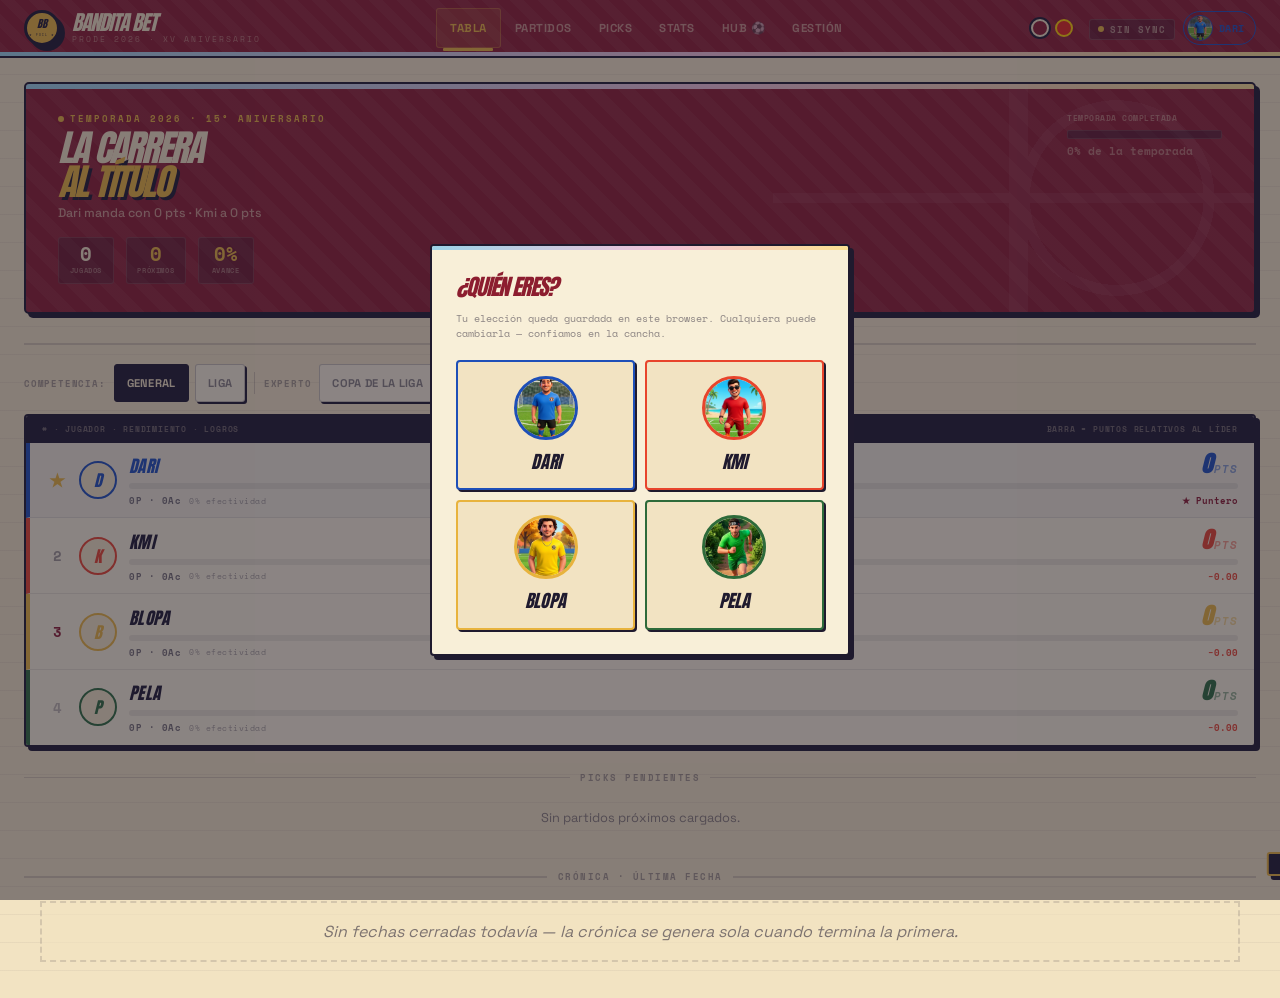
==== commit 5e1427fd: "style(design): fix HIGH design-review findings (qa41) 1. Semántica: el título del hero ahora es <h1>" ====
--- a/web/index.html
+++ b/web/index.html
@@ -9,10 +9,10 @@
 <link rel="stylesheet" href="https://fonts.googleapis.com/css2?family=Anton&family=Bricolage+Grotesque:wght@500;700;800&family=Space+Grotesk:wght@400;500;600;700&family=Space+Mono:wght@400;700&family=Caveat:wght@500;700&display=swap">
 
 <!-- BB stylesheets -->
-<link rel="stylesheet" href="./css/tokens.css?v=20260603qa37">
-<link rel="stylesheet" href="./css/themes.css?v=20260603qa37">
-<link rel="stylesheet" href="./css/app.css?v=20260603qa37">
-<link rel="stylesheet" href="./css/game-fx.css?v=20260603qa37">
+<link rel="stylesheet" href="./css/tokens.css?v=20260607qa41">
+<link rel="stylesheet" href="./css/themes.css?v=20260607qa41">
+<link rel="stylesheet" href="./css/app.css?v=20260607qa41">
+<link rel="stylesheet" href="./css/game-fx.css?v=20260607qa41">
 
 <!-- Aplicar tema guardado antes del render para evitar flash -->
 <script>
@@ -72,7 +72,7 @@
     <div class="hero-inner">
       <div>
         <div class="hero-eyebrow"><span class="blink"></span>Temporada 2026 · 15° Aniversario</div>
-        <div class="hero-title">La carrera<br><span class="hl">al título</span></div>
+        <h1 class="hero-title">La carrera<br><span class="hl">al título</span></h1>
         <div class="hero-sub" id="banner-sub">Cargando…</div>
         <div class="hero-kpis" id="banner-kpis"></div>
       </div>
@@ -249,6 +249,58 @@
       <button class="btn-a" id="btn-update-factors">★ Actualizar cuotas</button>
     </div>
 
+    <div class="acard var-card" style="grid-column:1/-1" id="var-card">
+      <div class="atitle">📺 Modo VAR <span class="var-tag">corrección de picks · anti-WO</span></div>
+
+      <div id="var-lock" class="var-lock">
+        <div class="var-lock-msg">🔒 Consola reservada al árbitro principal. Ingresá el código para revisar la jugada.</div>
+        <div class="frow2">
+          <input type="password" class="fi" id="var-code" placeholder="Código VAR" autocomplete="off">
+          <button class="btn-a" id="btn-var-unlock">Entrar al VAR</button>
+        </div>
+        <div id="var-lock-err" class="var-lock-err"></div>
+      </div>
+
+      <div id="var-panel" class="var-panel hidden">
+        <div class="sync-help">
+          Corregí un pick que se pasó a <strong>WO</strong> porque no se cargó a tiempo.
+          Elegí partido, jugador y el marcador que predijo: el VAR escribe el pick aunque
+          el partido ya tenga resultado y <strong>recalcula los puntos al toque</strong>.
+        </div>
+        <div class="fg"><label class="fl2">Torneo</label>
+          <select class="fi" id="v-sheet">
+            <option value="liga">Liga de Primera</option>
+            <option value="experto">Partidos Experto</option>
+          </select>
+        </div>
+        <div class="fg"><label class="fl2">Jornada</label>
+          <select class="fi" id="v-round"><option value="">— elegí jornada —</option></select>
+        </div>
+        <div class="fg"><label class="fl2">Partido</label>
+          <div class="match-picker" id="v-match-list"><div class="mp-empty">Elegí una jornada arriba</div></div>
+          <input type="hidden" id="v-match">
+        </div>
+        <div class="fg"><label class="fl2">Jugador</label>
+          <select class="fi" id="v-player">
+            <option value="">— elegí jugador —</option>
+            <option value="Dari">Dari</option>
+            <option value="Kmi">Kmi</option>
+            <option value="Blopa">Blopa</option>
+            <option value="Pela">Pela</option>
+          </select>
+        </div>
+        <div class="fg"><label class="fl2">Pick del jugador (lo que predijo)</label>
+          <div class="frow2">
+            <input type="number" class="fi" id="v-hs" placeholder="Local" min="0">
+            <div class="vsep2">—</div>
+            <input type="number" class="fi" id="v-as" placeholder="Visita" min="0">
+          </div>
+        </div>
+        <button class="btn-a" id="btn-var-apply">🟥 Revisar en el VAR</button>
+        <div id="v-result" class="var-result"></div>
+      </div>
+    </div>
+
     <div class="acard" style="grid-column:1/-1">
       <div class="atitle">🎯 Importar cuotas (propuesta · Fac L/E/V)</div>
       <div class="sync-help">
@@ -379,7 +431,7 @@
 </script>
 
 <!-- App (ES modules) -->
-<script type="module" src="./js/app.js?v=20260603qa37"></script>
+<script type="module" src="./js/app.js?v=20260607qa41"></script>
 
 </body>
 </html>
--- a/web/css/themes.css
+++ b/web/css/themes.css
@@ -66,6 +66,12 @@
   cursor: pointer;
   transition: transform .15s, box-shadow .15s;
   flex-shrink: 0;
+  position: relative;
+}
+/* qa41 — área táctil de 44px sin agrandar el punto visible (móvil-first) */
+.bb-theme-dot::after {
+  content: ''; position: absolute; top: 50%; left: 50%;
+  width: 44px; height: 44px; transform: translate(-50%, -50%);
 }
 .bb-theme-dot:hover  { transform: scale(1.2); }
 .bb-theme-dot.active { box-shadow: 0 0 0 2px var(--bb-ink); }
--- a/web/css/app.css
+++ b/web/css/app.css
@@ -46,6 +46,7 @@
   padding: 5px 13px; border-radius: 3px; cursor: pointer;
   transition: all var(--bb-fast); letter-spacing: .5px;
   text-transform: uppercase; position: relative;
+  display: inline-flex; align-items: center; min-height: 40px;
 }
 .nb:hover { color: var(--bb-cream); background: rgba(255,255,255,.08); }
 .nb.on {
@@ -116,7 +117,7 @@
 .hero-title {
   font-family: var(--bb-display); font-style: italic;
   font-size: 2.3rem; letter-spacing: -2px; text-transform: uppercase;
-  line-height: .92; color: var(--bb-cream); margin-bottom: .35rem;
+  line-height: .92; color: var(--bb-cream); margin: 0 0 .35rem; font-weight: 400;
 }
 .hero-title .hl { color: var(--bb-gold); text-shadow: 3px 3px 0 var(--bb-ink); }
 .hero-sub { font-size: .78rem; color: rgba(242,227,194,.6); font-weight: 500; }
@@ -269,7 +270,10 @@
 .ni strong { color: var(--bb-ink); }
 
 /* ═══ FILTERS ══════════════════════════════════════════ */
-.flt-row { display: flex; gap: .35rem; margin-bottom: .75rem; flex-wrap: wrap; align-items: center; }
+.flt-row { display: flex; gap: .4rem; margin-bottom: .75rem; flex-wrap: wrap; align-items: center; }
+/* qa41 — separador + sublabel del grupo Experto (jerarquía de competencias) */
+.ft-sep { width: 1px; height: 22px; background: rgba(31,26,46,.18); margin: 0 .15rem; align-self: center; flex-shrink: 0; }
+.flt-lbl-sub { color: rgba(31,26,46,.38); }
 .flt-lbl { font-family: var(--bb-mono); font-size: .55rem; font-weight: 700;
            letter-spacing: .8px; text-transform: uppercase;
            color: rgba(31,26,46,.38); margin-right: .1rem; }
@@ -277,9 +281,10 @@
   background: var(--bb-paper); border: var(--bb-border-sm); border-color: rgba(31,26,46,.24);
   color: rgba(31,26,46,.52);
   font-family: var(--bb-ui); font-size: .7rem; font-weight: 700;
-  padding: 4px 11px; border-radius: 3px; cursor: pointer; transition: all var(--bb-fast);
+  padding: 4px 12px; border-radius: 3px; cursor: pointer; transition: all var(--bb-fast);
   white-space: nowrap; text-transform: uppercase; letter-spacing: .3px;
   box-shadow: var(--bb-shadow-xs);
+  display: inline-flex; align-items: center; min-height: 38px;
 }
 .ft:hover { border-color: var(--bb-ink); color: var(--bb-ink); background: var(--bb-cream); }
 .ft.on { background: var(--bb-ink); border-color: var(--bb-ink); color: var(--bb-cream); box-shadow: none; }
@@ -909,3 +914,31 @@
   .prop-row { grid-template-columns: 1fr; gap: .5rem; }
   .prop-odds { grid-template-columns: repeat(3, 1fr); }
 }
+
+/* ── qa40 · Modo VAR ──────────────────────────────────────────────── */
+.var-card { border-color: var(--bb-ink); box-shadow: 4px 4px 0 var(--bb-ink); }
+.var-card .atitle { display: flex; align-items: center; gap: .5rem; }
+.var-tag {
+  font-family: var(--bb-mono); font-style: normal; font-size: .5rem; font-weight: 700;
+  letter-spacing: 1px; text-transform: uppercase;
+  background: var(--bb-ink); color: var(--bb-cream);
+  padding: 3px 7px; border-radius: 2px;
+}
+.var-lock-msg {
+  font-family: var(--bb-mono); font-size: .62rem; color: rgba(31,26,46,.6);
+  line-height: 1.5; margin-bottom: .6rem;
+}
+.var-lock .frow2 { grid-template-columns: 1fr auto; }
+.var-lock .btn-a { width: auto; padding: 9px 16px; margin-top: 0; white-space: nowrap; }
+.var-lock-err { font-family: var(--bb-mono); font-size: .58rem; color: var(--bb-tomate); margin-top: .4rem; min-height: .8rem; }
+.var-result { display: none; margin-top: .7rem; padding: .7rem .8rem; border-radius: 3px;
+  font-family: var(--bb-ui); font-size: .8rem; line-height: 1.45; border: var(--bb-border-sm); }
+.var-result.on { display: block; }
+.var-result .var-pts { font-family: var(--bb-mono); font-size: .62rem; font-weight: 700; }
+.var-checking { background: rgba(31,26,46,.05); color: var(--bb-ink); border-color: rgba(31,26,46,.2); }
+.var-ok  { background: rgba(46,107,58,.1); color: #2E6B3A; border-color: rgba(46,107,58,.35); }
+.var-no  { background: rgba(232,68,44,.08); color: var(--bb-tomate); border-color: rgba(232,68,44,.3); }
+.var-bar { height: 5px; background: rgba(31,26,46,.12); border-radius: 3px; margin-top: .5rem; overflow: hidden; }
+.var-bar i { display: block; height: 100%; width: 40%; background: var(--bb-ink); border-radius: 3px;
+  animation: var-scan 1s ease-in-out infinite; }
+@keyframes var-scan { 0% { margin-left: -40%; } 100% { margin-left: 100%; } }
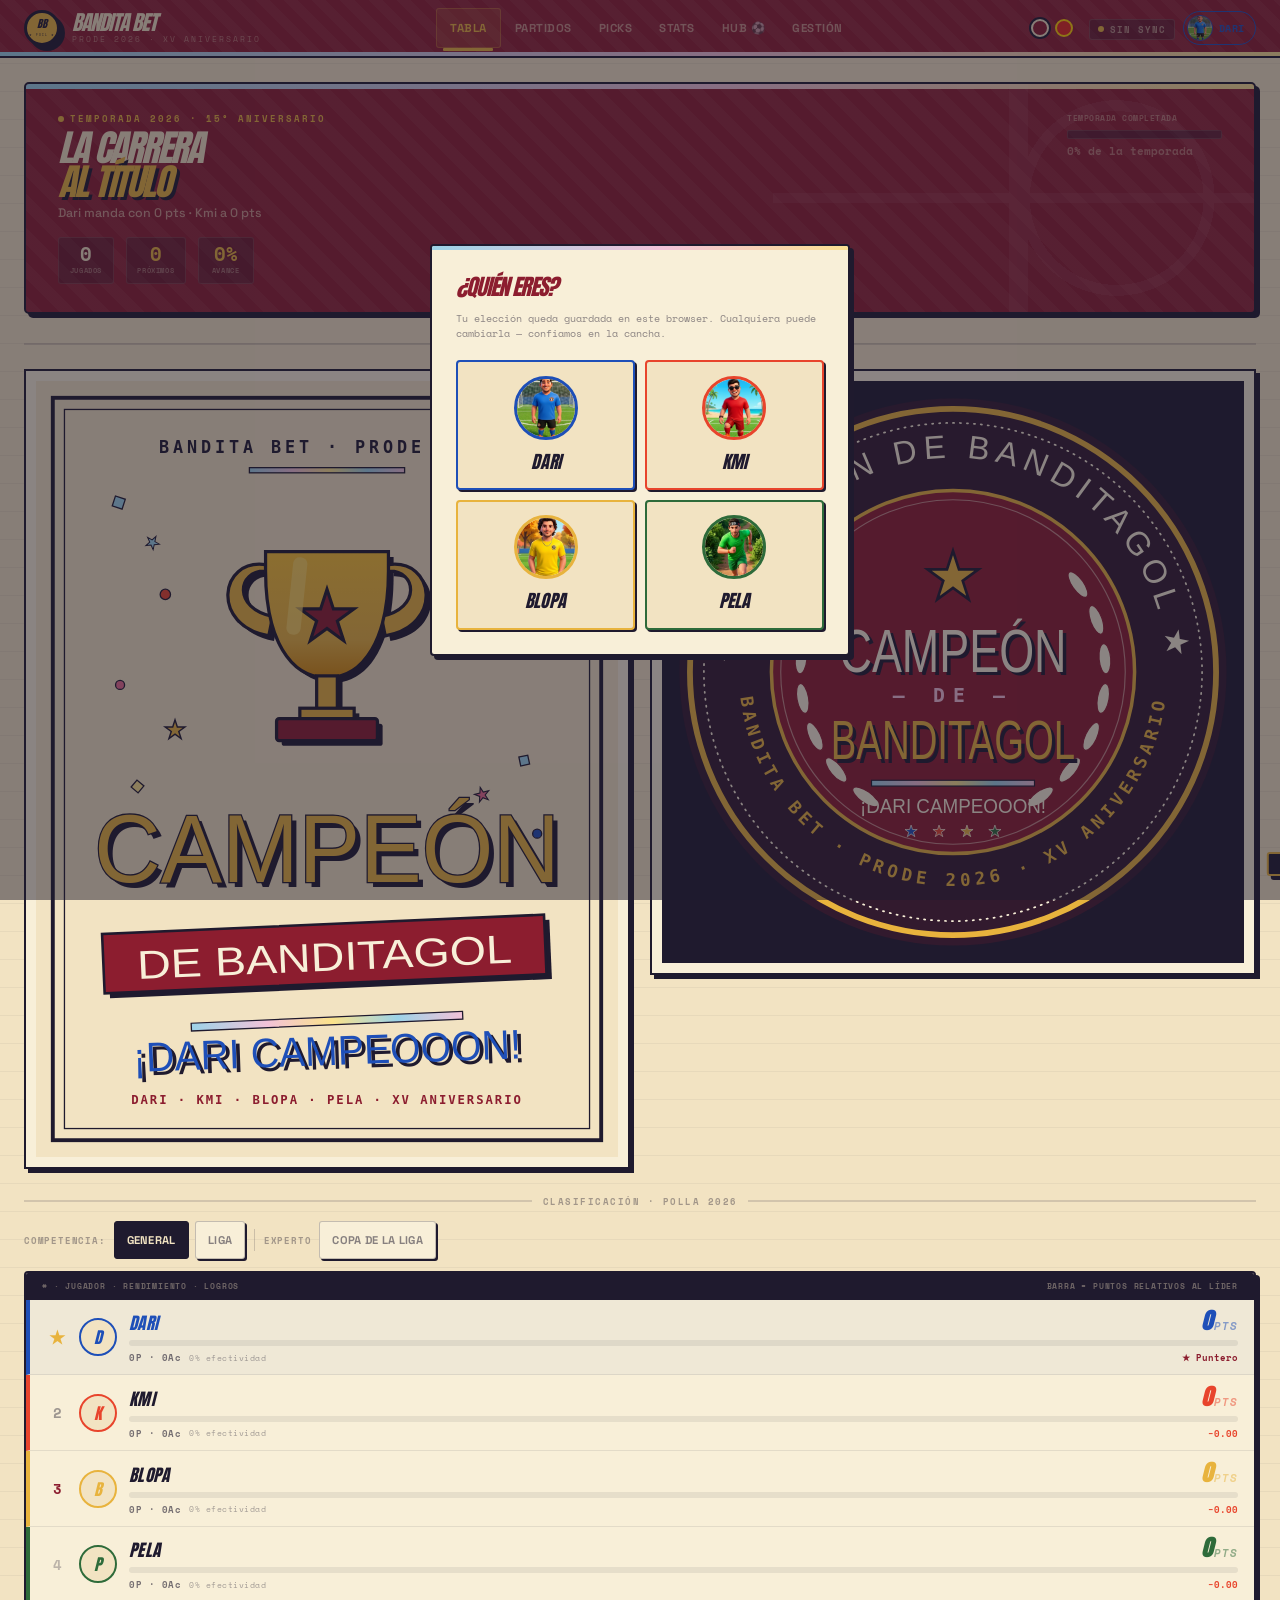
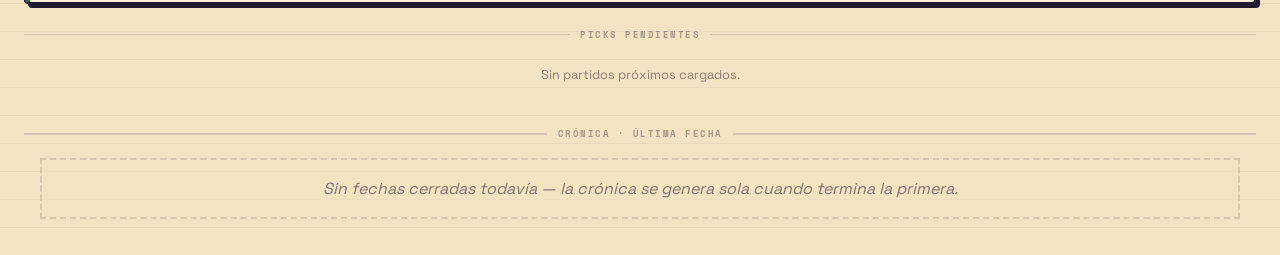
==== commit 753fc457: "Muestra las gráficas Campeón de Banditagol en el Home Nueva sección '🏆 Campeón de Banditagol' entre " ====
--- a/web/index.html
+++ b/web/index.html
@@ -9,10 +9,10 @@
 <link rel="stylesheet" href="https://fonts.googleapis.com/css2?family=Anton&family=Bricolage+Grotesque:wght@500;700;800&family=Space+Grotesk:wght@400;500;600;700&family=Space+Mono:wght@400;700&family=Caveat:wght@500;700&display=swap">
 
 <!-- BB stylesheets -->
-<link rel="stylesheet" href="./css/tokens.css?v=20260607qa41">
-<link rel="stylesheet" href="./css/themes.css?v=20260607qa41">
-<link rel="stylesheet" href="./css/app.css?v=20260607qa41">
-<link rel="stylesheet" href="./css/game-fx.css?v=20260607qa41">
+<link rel="stylesheet" href="./css/tokens.css?v=20260719qa45">
+<link rel="stylesheet" href="./css/themes.css?v=20260719qa45">
+<link rel="stylesheet" href="./css/app.css?v=20260719qa45">
+<link rel="stylesheet" href="./css/game-fx.css?v=20260719qa45">
 
 <!-- Aplicar tema guardado antes del render para evitar flash -->
 <script>
@@ -84,6 +84,16 @@
     </div>
   </div>
 
+  <div class="sdiv"><div class="sdiv-line"></div><div class="sdiv-txt">🏆 Campeón de Banditagol</div><div class="sdiv-line"></div></div>
+  <div class="champ-gallery fu">
+    <a class="champ-card" href="./img/campeon-banditagol-poster.svg" target="_blank" rel="noopener" title="Ver afiche completo">
+      <img src="./img/campeon-banditagol-poster.svg" alt="Afiche: ¡Dari campeooón de Banditagol!" loading="lazy">
+    </a>
+    <a class="champ-card" href="./img/campeon-banditagol-badge.svg" target="_blank" rel="noopener" title="Ver escudo completo">
+      <img src="./img/campeon-banditagol-badge.svg" alt="Escudo: Campeón de Banditagol" loading="lazy">
+    </a>
+  </div>
+
   <div class="sdiv"><div class="sdiv-line"></div><div class="sdiv-txt">Clasificación · polla 2026</div><div class="sdiv-line"></div></div>
   <div class="flt-row" id="home-scope-chips"></div>
   <div class="standings" id="standings">
@@ -128,6 +138,8 @@
 
 <!-- ═══ STATS ═════════════════════════════════════════ -->
 <div id="s-stats" class="hidden">
+
+  <div id="stat-cromos"></div>
 
   <div class="sdiv"><div class="sdiv-line"></div><div class="sdiv-txt">Pick de la temporada</div><div class="sdiv-line"></div></div>
   <div id="stat-hero"></div>
@@ -431,7 +443,7 @@
 </script>
 
 <!-- App (ES modules) -->
-<script type="module" src="./js/app.js?v=20260607qa41"></script>
+<script type="module" src="./js/app.js?v=20260719qa45"></script>
 
 </body>
 </html>
--- a/web/css/app.css
+++ b/web/css/app.css
@@ -618,6 +618,9 @@
   transition: all var(--bb-medium); font-weight: 700;
 }
 .sc-in:focus { box-shadow: inset 0 0 0 2px var(--bb-ink); background: rgba(255,255,255,.7); }
+/* qa42 — el placeholder L/V se mostraba gigante (1.35rem) y se confundía con un
+   valor cargado; lo bajamos a un hint chico y tenue. El número tipeado sigue grande. */
+.sc-in::placeholder { font-size: .62rem; font-weight: 700; letter-spacing: 1px; color: rgba(31,26,46,.3); }
 .vsep { text-align: center; color: rgba(31,26,46,.28); font-size: .8rem; font-family: var(--bb-mono); }
 .pc-fac {
   margin-top: .4rem; font-family: var(--bb-mono); font-size: .58rem;
@@ -942,3 +945,11 @@
 .var-bar i { display: block; height: 100%; width: 40%; background: var(--bb-ink); border-radius: 3px;
   animation: var-scan 1s ease-in-out infinite; }
 @keyframes var-scan { 0% { margin-left: -40%; } 100% { margin-left: 100%; } }
+
+/* ════ Campeón de Banditagol · galería en Home ═══════════════════════ */
+.champ-gallery { display: grid; grid-template-columns: 1fr 1fr; gap: 20px; margin: 18px 0 26px; align-items: start; }
+.champ-card { display: block; background: var(--bb-paper); border: var(--bb-border); box-shadow: var(--bb-shadow);
+  padding: 10px; transition: transform var(--bb-fast) var(--bb-ease-pop), box-shadow var(--bb-fast); }
+.champ-card:hover { transform: translate(-2px,-2px) rotate(-.4deg); box-shadow: 6px 6px 0 var(--bb-ink); }
+.champ-card img { display: block; width: 100%; height: auto; }
+@media (max-width: 720px) { .champ-gallery { grid-template-columns: 1fr; } }
--- a/web/css/game-fx.css
+++ b/web/css/game-fx.css
@@ -2403,7 +2403,8 @@
 .hub-c-pts { font-weight: 700; }
 .hub-table thead .hub-c-pts { opacity: .8; }
 .hub-crest { width: 18px; height: 18px; object-fit: contain; vertical-align: middle; margin-right: 7px; }
-.hub-crest-empty { display: inline-block; }
+/* qa42 — sin escudo no reservamos el hueco de 25px; el nombre va pegado al # */
+.hub-crest-empty { display: none; }
 .hub-team-name { font-family: var(--bb-modern, var(--bb-mono)); font-size: .82rem; }
 /* primer puesto destacado */
 .hub-table tbody tr:first-child .hub-c-pos { color: var(--bb-maroon); font-weight: 700; }
@@ -2496,3 +2497,38 @@
 @media (max-width: 600px) {
   .brk-col { min-width: 150px; }
 }
+
+/* ── qa43 · Cromos de la temporada (lámina foil con flip 3D) ──────── */
+.cromo-row { display: grid; grid-template-columns: repeat(4, 1fr); gap: 1rem; margin: .4rem 0 1rem; }
+.cromo { perspective: 1100px; height: 330px; cursor: pointer; background: transparent; border: none; box-shadow: none; }
+.cromo-inner { position: relative; width: 100%; height: 100%; transition: transform .6s cubic-bezier(.2,.85,.25,1); transform-style: preserve-3d; }
+.cromo.flipped .cromo-inner { transform: rotateY(180deg); }
+.cromo-face { position: absolute; inset: 0; -webkit-backface-visibility: hidden; backface-visibility: hidden; border-radius: 10px; overflow: hidden; border: 4px solid var(--cc); box-shadow: 6px 6px 0 #1F1A2E; }
+/* Frente */
+.cromo-front { background: #1F1A2E; color: #F2E3C2; display: flex; flex-direction: column; }
+.cromo-photo { position: relative; height: 200px; overflow: hidden; border-bottom: 3px solid var(--cc); background: #0d0d14; flex: 0 0 auto; }
+.cromo-photo img { width: 100%; height: 100%; object-fit: cover; object-position: 50% 16%; display: block; }
+.cromo-photo::after { content: ''; position: absolute; inset: 0; pointer-events: none;
+  background: linear-gradient(115deg, transparent, rgba(255,0,128,.45) 16%, rgba(255,209,0,.5) 32%, rgba(0,229,255,.48) 50%, rgba(124,77,255,.46) 67%, rgba(0,255,140,.44) 83%, transparent);
+  background-size: 300% 300%; mix-blend-mode: overlay; opacity: .5; animation: cromoFoil 5.5s linear infinite; }
+@keyframes cromoFoil { 0% { background-position: 0% 50%; } 100% { background-position: 100% 50%; } }
+.cromo-foil { position: absolute; top: 8px; left: 8px; font-family: 'Space Mono', monospace; font-size: .5rem; font-weight: 700; letter-spacing: 1.5px; color: #1F1A2E; background: #E8B33D; padding: 2px 5px; border-radius: 2px; }
+.cromo-num { position: absolute; top: 6px; right: 8px; font-family: Anton, sans-serif; font-style: italic; font-size: 2.1rem; line-height: 1; color: #fff; background: rgba(13,13,20,.45); padding: 1px 9px; border-radius: 6px; text-shadow: 2px 2px 0 var(--cc); }
+.cromo-rar { position: absolute; left: 8px; bottom: 8px; display: inline-flex; align-items: center; gap: 5px; background: var(--cc); color: #1F1A2E; font-family: 'Space Mono', monospace; font-size: .56rem; font-weight: 700; letter-spacing: 1px; padding: 3px 8px; border-radius: 3px; }
+.cromo-fbody { flex: 1; display: flex; flex-direction: column; justify-content: center; padding: 10px 13px; }
+.cromo-name { font-family: Anton, sans-serif; font-style: italic; text-transform: uppercase; font-size: 1.5rem; letter-spacing: -.5px; line-height: 1; color: #F2E3C2; }
+.cromo-pts { font-family: Anton, sans-serif; font-style: italic; font-size: 1.6rem; color: #E8B33D; line-height: 1; }
+.cromo-pts small { font-family: 'Space Mono', monospace; font-size: .48rem; font-weight: 700; letter-spacing: 1px; color: rgba(242,227,194,.5); margin-left: 4px; }
+.cromo-hint { margin-top: 6px; font-family: 'Space Mono', monospace; font-size: .5rem; letter-spacing: 1px; color: rgba(242,227,194,.4); }
+/* Reverso (ficha) */
+.cromo-back { transform: rotateY(180deg); background: #F2E3C2; color: #1F1A2E; padding: 14px; display: flex; flex-direction: column; }
+.cromo-back-hd { display: flex; justify-content: space-between; align-items: baseline; border-bottom: 2px solid var(--cc); padding-bottom: 6px; margin-bottom: 9px; }
+.cromo-back-hd b { font-family: Anton, sans-serif; font-style: italic; text-transform: uppercase; font-size: 1.15rem; color: var(--cc); }
+.cromo-back-hd span { font-family: 'Space Mono', monospace; font-size: .5rem; font-weight: 700; letter-spacing: 1px; color: rgba(31,26,46,.45); }
+.cromo-brows { display: flex; flex-direction: column; gap: 7px; flex: 1; }
+.cromo-brow { display: flex; justify-content: space-between; align-items: center; font-family: 'Space Mono', monospace; border-bottom: 1px dotted rgba(31,26,46,.2); padding-bottom: 5px; }
+.cromo-brow span { color: rgba(31,26,46,.55); text-transform: uppercase; font-size: .58rem; letter-spacing: .5px; }
+.cromo-brow b { font-size: .95rem; }
+.cromo-quote { margin-top: 8px; font-family: Caveat, cursive; font-size: 1.05rem; color: var(--cc); line-height: 1; }
+.cromo-back-foot { font-family: 'Space Mono', monospace; font-size: .48rem; letter-spacing: 1px; color: rgba(31,26,46,.4); text-align: right; margin-top: 4px; }
+@media (max-width: 820px) { .cromo-row { grid-template-columns: repeat(2, 1fr); } }
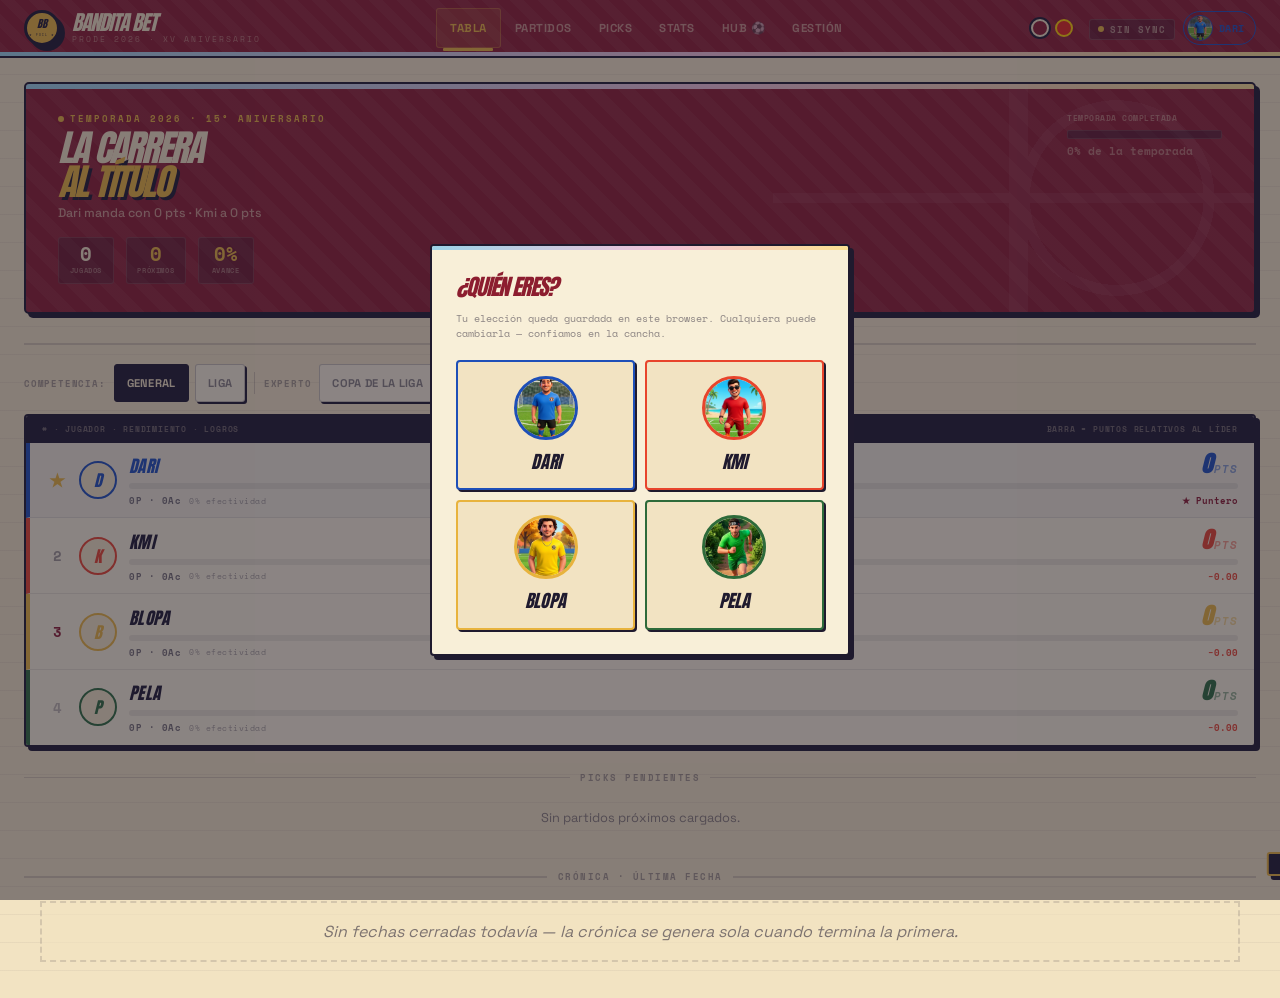
==== commit 7fe593a6: "Revert "Merge: gráficas Campeón de Banditagol en el Home" This reverts commit e5d683ce740b0ae1d0c046" ====
--- a/web/index.html
+++ b/web/index.html
@@ -9,10 +9,10 @@
 <link rel="stylesheet" href="https://fonts.googleapis.com/css2?family=Anton&family=Bricolage+Grotesque:wght@500;700;800&family=Space+Grotesk:wght@400;500;600;700&family=Space+Mono:wght@400;700&family=Caveat:wght@500;700&display=swap">
 
 <!-- BB stylesheets -->
-<link rel="stylesheet" href="./css/tokens.css?v=20260719qa45">
-<link rel="stylesheet" href="./css/themes.css?v=20260719qa45">
-<link rel="stylesheet" href="./css/app.css?v=20260719qa45">
-<link rel="stylesheet" href="./css/game-fx.css?v=20260719qa45">
+<link rel="stylesheet" href="./css/tokens.css?v=20260607qa44">
+<link rel="stylesheet" href="./css/themes.css?v=20260607qa44">
+<link rel="stylesheet" href="./css/app.css?v=20260607qa44">
+<link rel="stylesheet" href="./css/game-fx.css?v=20260607qa44">
 
 <!-- Aplicar tema guardado antes del render para evitar flash -->
 <script>
@@ -84,16 +84,6 @@
     </div>
   </div>
 
-  <div class="sdiv"><div class="sdiv-line"></div><div class="sdiv-txt">🏆 Campeón de Banditagol</div><div class="sdiv-line"></div></div>
-  <div class="champ-gallery fu">
-    <a class="champ-card" href="./img/campeon-banditagol-poster.svg" target="_blank" rel="noopener" title="Ver afiche completo">
-      <img src="./img/campeon-banditagol-poster.svg" alt="Afiche: ¡Dari campeooón de Banditagol!" loading="lazy">
-    </a>
-    <a class="champ-card" href="./img/campeon-banditagol-badge.svg" target="_blank" rel="noopener" title="Ver escudo completo">
-      <img src="./img/campeon-banditagol-badge.svg" alt="Escudo: Campeón de Banditagol" loading="lazy">
-    </a>
-  </div>
-
   <div class="sdiv"><div class="sdiv-line"></div><div class="sdiv-txt">Clasificación · polla 2026</div><div class="sdiv-line"></div></div>
   <div class="flt-row" id="home-scope-chips"></div>
   <div class="standings" id="standings">
@@ -443,7 +433,7 @@
 </script>
 
 <!-- App (ES modules) -->
-<script type="module" src="./js/app.js?v=20260719qa45"></script>
+<script type="module" src="./js/app.js?v=20260607qa44"></script>
 
 </body>
 </html>
--- a/web/css/app.css
+++ b/web/css/app.css
@@ -945,11 +945,3 @@
 .var-bar i { display: block; height: 100%; width: 40%; background: var(--bb-ink); border-radius: 3px;
   animation: var-scan 1s ease-in-out infinite; }
 @keyframes var-scan { 0% { margin-left: -40%; } 100% { margin-left: 100%; } }
-
-/* ════ Campeón de Banditagol · galería en Home ═══════════════════════ */
-.champ-gallery { display: grid; grid-template-columns: 1fr 1fr; gap: 20px; margin: 18px 0 26px; align-items: start; }
-.champ-card { display: block; background: var(--bb-paper); border: var(--bb-border); box-shadow: var(--bb-shadow);
-  padding: 10px; transition: transform var(--bb-fast) var(--bb-ease-pop), box-shadow var(--bb-fast); }
-.champ-card:hover { transform: translate(-2px,-2px) rotate(-.4deg); box-shadow: 6px 6px 0 var(--bb-ink); }
-.champ-card img { display: block; width: 100%; height: auto; }
-@media (max-width: 720px) { .champ-gallery { grid-template-columns: 1fr; } }
